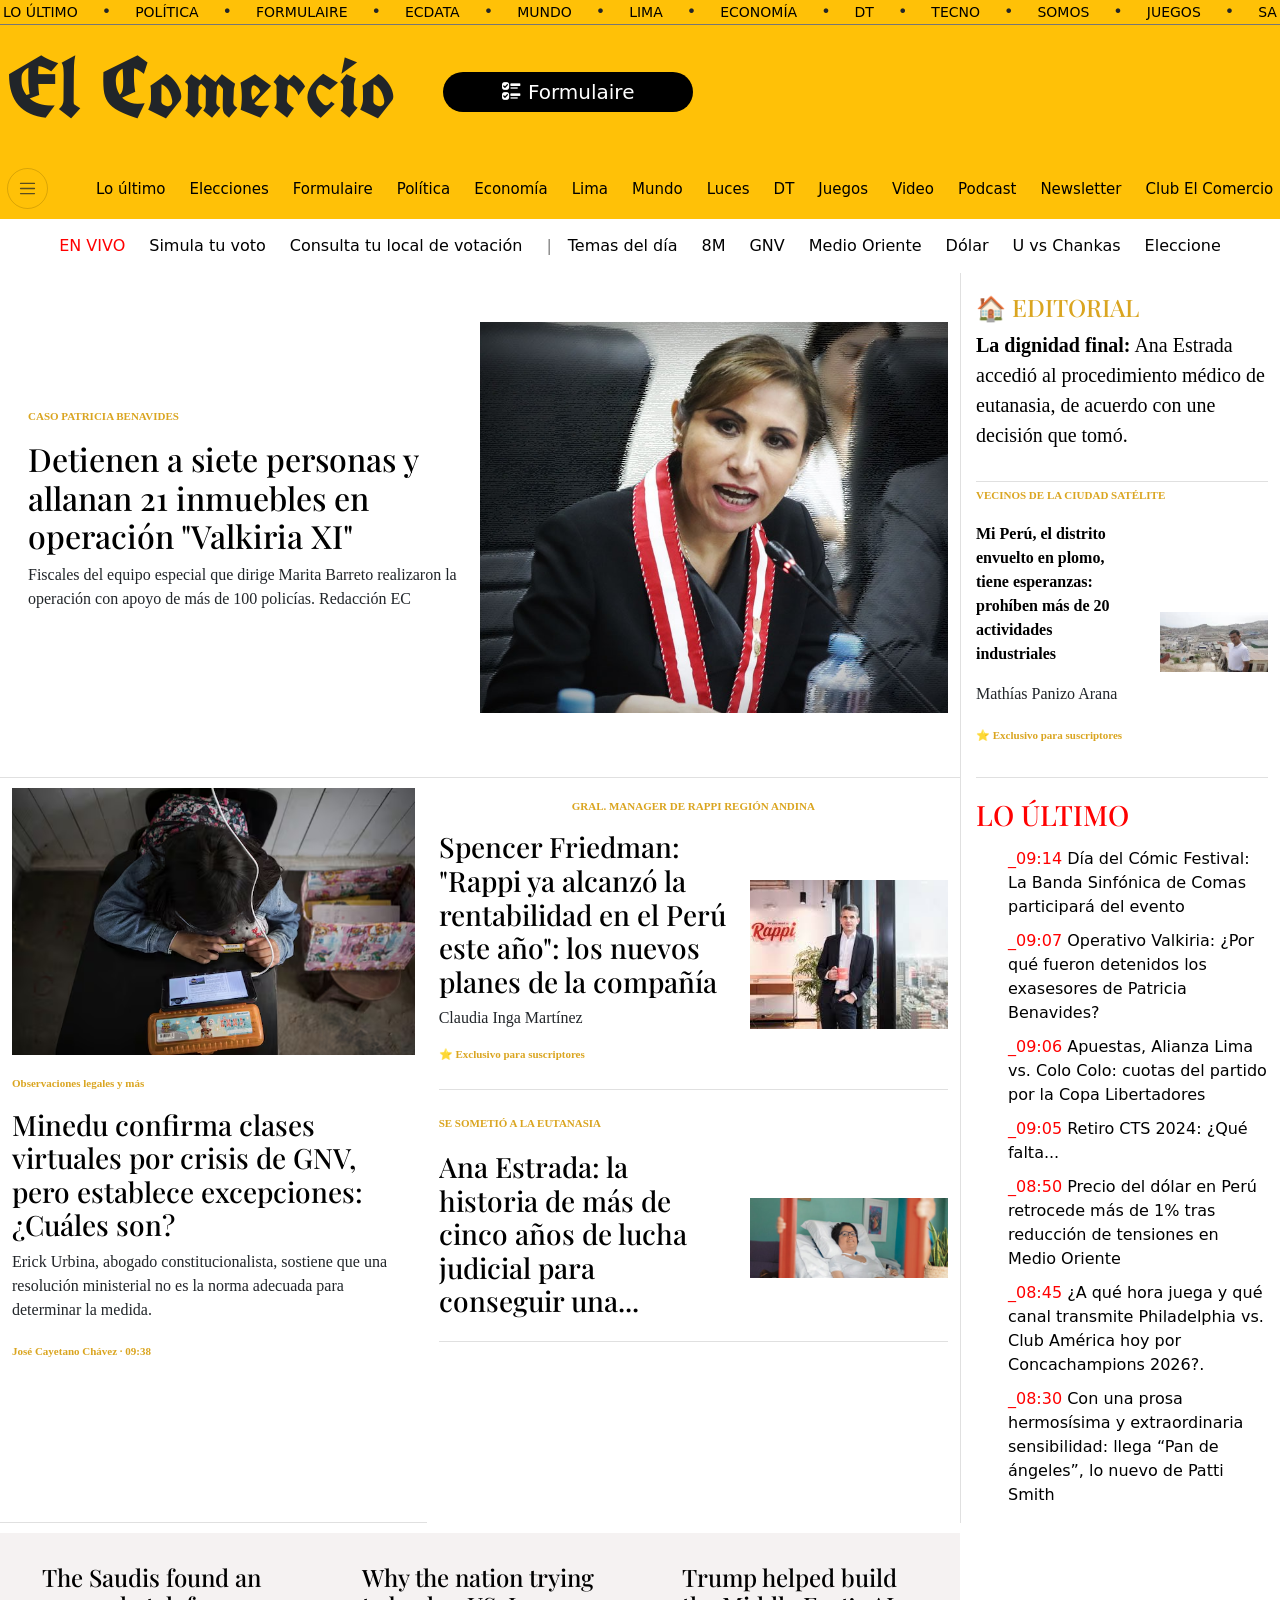
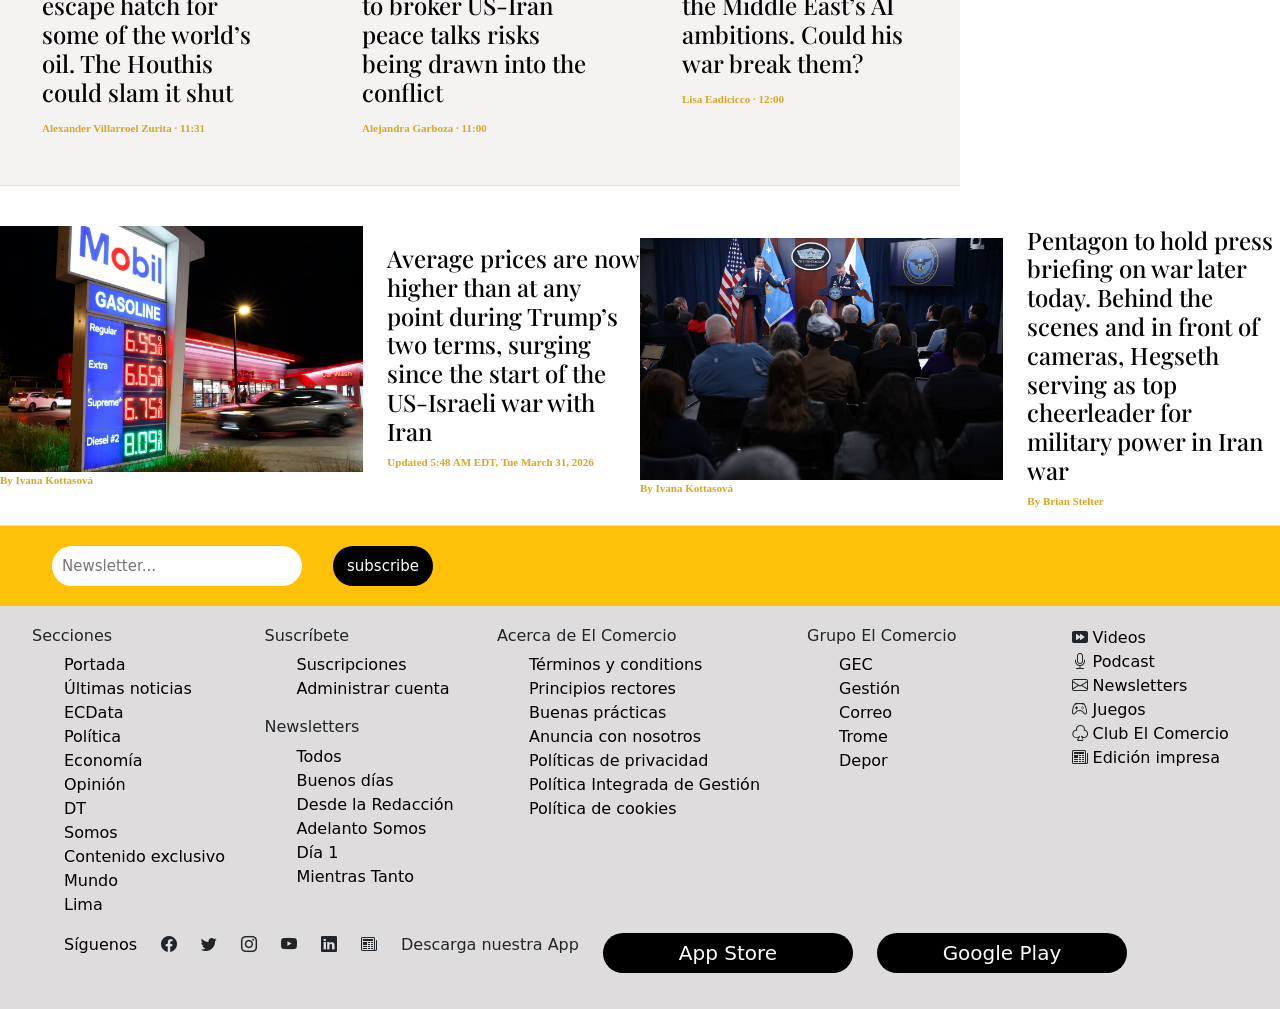
==== index.html @ 53f368c4 "31/03" ====
<!DOCTYPE html>
<html lang="fr">
<head>
    <meta charset="UTF-8">
    <meta name="viewport" content="width=device-width, initial-scale=1.0">
    <link href="https://cdn.jsdelivr.net/npm/bootstrap@5.3.8/dist/css/bootstrap.min.css" rel="stylesheet" integrity="sha384-sRIl4kxILFvY47J16cr9ZwB07vP4J8+LH7qKQnuqkuIAvNWLzeN8tE5YBujZqJLB" crossorigin="anonymous">
    <link rel="stylesheet" href="https://cdn.jsdelivr.net/npm/bootstrap-icons@1.11.0/font/bootstrap-icons.css">
    <link rel="preconnect" href="https://fonts.googleapis.com">
    <link rel="preconnect" href="https://fonts.gstatic.com" crossorigin>
    <link href="https://fonts.googleapis.com/css2?family=Great+Vibes&family=Inter:ital,opsz,wght@0,14..32,100..900;1,14..32,100..900&family=Jacquard+24&family=Libre+Baskerville:ital,wght@0,400;0,700;1,400&family=Playfair+Display+SC:ital,wght@0,400;0,700;0,900;1,400;1,700;1,900&family=Playfair+Display:ital,wght@0,400..900;1,400..900&family=Raleway:ital,wght@0,100..900;1,100..900&family=UnifrakturCook:wght@700&display=swap" rel="stylesheet">
    <link rel="stylesheet" href="css/main.css">
    <title>Document</title>
</head>
<body>
    <header>
        <nav class="container navbar">
            <div class="row">
                <div class="col-sm-12 bg-warning">
                    <ul class="thirdnav navbar-nav me-auto mb-2 mb-lg-0 flex-row justify-content-center gap-4">
                        <li><a href="index.html" >LO ÚLTIMO</a></li>•
                        <li><a href="article.html">POLÍTICA</a></li>•
                        <li><a href="custom.html">FORMULAIRE</a></li>•
                        <li><a href="">ECDATA</a></li>•
                        <li><a href="">MUNDO</a></li>•
                        <li><a href="">LIMA</a></li>•
                        <li><a href="">ECONOMÍA</a></li>•
                        <li><a href="">DT</a></li>•
                        <li><a href="">TECNO</a></li>•
                        <li><a href="">SOMOS</a></li>•
                        <li><a href="">JUEGOS</a></li>•
                        <li><a href="">SA</a></li>
                    </ul>
                </div>
                <div class="div-titre col-12 bg-warning d-flex align-items-center gap-5">
                    <h2 class="titre">El Comercio</h2>
                    <button class="btn2"><i class="bi bi-ui-checks"></i> Formulaire</button>
                </div>
                <div class="seconnav col-sm-12 bg-warning">
                    <div class="col-sm-12 d-flex align-items-center justify-content-center">
                        <button class="btn1 navbar-toggler me-5" type="button">
                            <span class="navbar-toggler-icon"></span>
                        </button>
                        <ul class="firstnav navbar-nav mb-2 mb-lg-0 flex-row gap-4">
                            <li><a href="index.html">Lo último</a></li>
                            <li><a href="article.html">Elecciones</a></li>
                            <li><a href="custom.html">Formulaire</a></li>
                            <li><a href="">Política</a></li>
                            <li><a href="">Economía</a></li>
                            <li><a href="">Lima</a></li>
                            <li><a href="">Mundo</a></li>
                            <li><a href="">Luces</a></li>
                            <li><a href="">DT</a></li>
                            <li><a href="">Juegos</a></li>
                            <li><a href="">Video</a></li>
                            <li><a href="">Podcast</a></li>
                            <li><a href="">Newsletter</a></li>
                            <li><a href="">Club El Comercio</a></li>
                        </ul>
                    </div>
                </div>
                <div class="col-sm-12">
                    <ul class="fourthnav navbar-nav me-auto mb-2 mb-lg-0 flex-row justify-content-center gap-4">
                        <li><a class="live" href="">EN VIVO</a></li>
                        <li><a href="">Simula tu voto</a></li>
                        <li><a href="">Consulta tu local de votación</a></li>
                        <li class="separador"><a href="">Temas del día</a></li>
                        <li><a href="">8M</a></li>
                        <li><a href="">GNV</a></li>
                        <li><a href="">Medio Oriente</a></li>
                        <li><a href="">Dólar</a></li>
                        <li><a href="">U vs Chankas</a></li>
                        <li><a href="">Eleccione</a></li>
                    </ul>
                </div>
            </div>
        </nav>
    </header>

    <main>
        <section>
            <div class="container">
                <div class="row">
                    <article class="col-12 col-md-9 d-flex flex-column align-items-center flex-md-row">
                        <div class="p-3">
                            <p class="com">CASO PATRICIA BENAVIDES</p>
                            <h2 class="breaking"><a href="">Detienen a siete personas y allanan 21 inmuebles en operación "Valkiria XI"</a></h2>
                            <p>Fiscales del equipo especial que dirige Marita Barreto realizaron la operación con apoyo de más de 100 policías. Redacción EC</p>
                        </div>
                        <img src="media/allana.jpg" class="allana img-fluid" alt="">
                    </article>

                    <aside class=" home col-12 col-md-3">
                        <article>
                            <h4 class="edi">🏠 EDITORIAL</h4>
                            <p class="fs-5"> <span class="fw-bold"><a href="">La dignidad final:</span> Ana Estrada accedió al procedimiento médico de eutanasia, de acuerdo con une decisión que tomó.</a></p>
                        </article>
                        <article>
                            <p ><a href="" class="com">VECINOS DE LA CIUDAD SATÉLITE</a></p>
                            <div class="row align-items-center">
                                <div class="col-7">
                                    <p class="fw-bold"><a href="">Mi Perú, el distrito envuelto en plomo, tiene esperanzas: prohíben más de 20 actividades industriales</a></p>
                                    <p>Mathías Panizo Arana</p>
                                    <p><a href="" class="com">⭐ Exclusivo para suscriptores</a></p>
                                </div>
                                <div class="col-5">
                                    <img src="media/peru.jpg" class="img-fluid" alt="">
                                </div>
                            </div>
                        </article>
                    </aside>
                </div>

                <!-- deuxieme ligne -->
                <div class="row">
                    <article class="col-12 col-md-4">
                        <img src="media/ecole.avif" class="ecole img-fluid" alt="">
                        <p class="com observ"><a href="" class="com">Observaciones legales y más</a></p>
                        <h3><a href="">Minedu confirma clases virtuales por crisis de GNV, pero establece excepciones: ¿Cuáles son?</a></h3>
                        <p>Erick Urbina, abogado constitucionalista, sostiene que una resolución ministerial no es la norma adecuada para determinar la medida.</p>
                        <p><a href="" class="com">José Cayetano Chávez · 09:38</a></p>
                    </article>

                    <div class="col-12 col-md-5">
                        <article class="exclu">
                            <p class="com gral text-center"><a href="" class="com">GRAL. MANAGER DE RAPPI REGIÓN ANDINA</a></p>
                            <div class="row">
                                <div class="col-7">
                                    <h3><a href="">Spencer Friedman: "Rappi ya alcanzó la rentabilidad en el Perú este año": los nuevos planes de la compañía</a></h3>
                                    <p>Claudia Inga Martínez</p>
                                    <p class="com"><a href="" class="com">⭐ Exclusivo para suscriptores</a></p>
                                </div>
                                <div class="col-5 d-flex">
                                    <img src="media/images.jpg" class="img-fluid align-self-center" alt="">
                                </div>
                            </div>
                        </article>
                        <article>
                            <p class=" ana"><a href="" class="com">SE SOMETIÓ A LA EUTANASIA</a></p>
                            <div class="row">
                                <div class="col-7">
                                    <h3><a href="">Ana Estrada: la historia de más de cinco años de lucha judicial para conseguir una...</a></h3>
                                </div>
                                <div class="col-5 d-flex">
                                    <img src="media/dame.avif" class="img-fluid align-self-center" alt="">
                                </div>
                            </div>
                        </article>
                    </div>

                    <aside class="home liste col-12 col-md-3">
                        <h3 class="red ultimo">LO ÚLTIMO</h3>
                        <ul>
                            <li><span class="red">_09:14</span> <a href="">Día del Cómic Festival: La Banda Sinfónica de Comas participará del evento</a></li>
                            <li><span class="red">_09:07</span> <a href="">Operativo Valkiria: ¿Por qué fueron detenidos los exasesores de Patricia Benavides?</a></li>
                            <li><span class="red">_09:06</span> <a href="">Apuestas, Alianza Lima vs. Colo Colo: cuotas del partido por la Copa Libertadores</a></li>
                            <li><span class="red">_09:05</span> <a href="">Retiro CTS 2024: ¿Qué falta...</a></li>
                            <li><span class="red">_08:50</span> <a href="">Precio del dólar en Perú retrocede más de 1% tras reducción de tensiones en Medio Oriente</a></li>
                            <li><span class="red">_08:45</span> <a href="">¿A qué hora juega y qué canal transmite Philadelphia vs. Club América hoy por Concachampions 2026?.</a></li>
                            <li><span class="red">_08:30</span> <a href="">Con una prosa hermosísima y extraordinaria sensibilidad: llega “Pan de ángeles”, lo nuevo de Patti Smith</a></li>
                        </ul>
                    </aside>
                </div>
            </div>
        </section>

        <!-- bloc 3 US-iran -->
        <section class="bloc3 container">
            <div class="row">
                <article class="bloc3Art col-12 col-md-3 p-0">
                    <div class="bloc3Cadr row align-items-center">
                        <!-- <div class="col-7">
                            <img src="media/f" class="coulor img-fluid" alt="">
                            <p class="com"><a href="" class="com">Fujimori en empate técnico con López Aliaga</a></p>
                        </div> -->
                        <div class="col">
                            <h4><a href="">The Saudis found an escape hatch for some of the world’s oil. The Houthis could slam it shut</a></h4>
                            <p><a href="" class="com">Alexander Villarroel Zurita · 11:31</a></p>
                        </div>
                    </div>
                </article>
                <article class="bloc3Art col-12 col-md-3 p-0">
                    <div class="bloc3Cadr row align-items-center">
                        <!-- <div class="col-7">
                            <img src="media/" class="bonbon img-fluid" alt="">
                            <p><a href="" class="com">Revuelo en las redes sociales</a></p>
                        </div> -->
                        <div class="col">
                            <h4><a href="">Why the nation trying to broker US-Iran peace talks risks being drawn into the conflict</a></h4>
                            <p><a href="" class="com">Alejandra Garboza · 11:00</a></p>
                        </div>
                    </div>
                </article>
                <article class="bloc3Art col-12 col-md-3 p-0">
                    <div class="bloc3Cadr row align-items-center">
                        <!-- <div class="col-7">
                            <img src="media/" class="bonbon img-fluid" alt="">
                            <p><a href="" class="com">Revuelo en las redes sociales</a></p>
                        </div> -->
                        <div class="col">
                            <h4><a href="">Trump helped build the Middle East’s AI ambitions. Could his war break them?</a></h4>
                            <p><a href="" class="com">Lisa Eadicicco · 12:00</a></p>
                        </div>
                    </div>
                </article>

                <!-- dernier bloc oil -->
                <article class="blocOil col-12 col-md-6 p-0">
                    <div class="row align-items-center">
                        <div class="col-7">
                            <img src="media/gas.avif" class="img-fluid" alt="">
                            <p class="com">By Ivana Kottasová</p>
                        </div>
                        <div class="col">
                            <h4><a href="">Average prices are now higher than at any point during Trump’s two terms, surging since the start of the US-Israeli war with Iran</a></h4>
                            <p class="com">Updated 5:48 AM EDT, Tue March 31, 2026</p>
                        </div>
                    </div>
                </article>
                <article class="blocOil col-12 col-md-6 p-0">
                    <div class="row align-items-center">
                        <div class="col-7">
                            <img src="media/getty.avif" class="img-fluid" alt="">
                            <p class="com">By Ivana Kottasová</p>
                        </div>
                        <div class="col">
                            <h4><a href="">Pentagon to hold press briefing on war later today.
                                Behind the scenes and in front of cameras, Hegseth serving as top cheerleader for military power in Iran war
                            </a></h4>
                            <p class="com">By Brian Stelter</p>
                        </div>
                    </div>
                </article>
            </div>
        </section>
    </main>

<footer >
    <div class="bordfoot bg-warning d-flex justify-content-between align-items-center px-4">
        <form action="" class=" d-flex container align-items-center gap-3">
            <label for="Search"></label>
            <input type="text" id="Search" placeholder="Newsletter...">
            <button type="submit" class="btn3">subscribe</button>
            <!--- <img src="media/logo.jpg" class="logo" alt="" > --->
        </form>
        
    </div>

    <div class="container">
        <div class="row love">
            <section class="col">
                <h6>Secciones</h6>
                <ul>
                    <li><a href="">Portada</a></li>
                    <li><a href="">Últimas noticias</a></li>
                    <li><a href="">ECData</a></li>
                    <li><a href="">Política</a></li>
                    <li><a href="">Economía</a></li>
                    <li><a href="">Opinión</a></li>
                    <li><a href="">DT</a></li>
                    <li><a href="">Somos</a></li>
                    <li><a href="">Contenido exclusivo</a></li>
                    <li><a href="">Mundo</a></li>
                    <li><a href="">Lima</a></li>
                </ul>
            </section>
            <section class="col">
                <h6>Suscríbete</h6>
                <ul>
                    <li><a href="">Suscripciones</a></li>
                    <li><a href="">Administrar cuenta</a></li>
                </ul>
                <h6>Newsletters</h6>
                <ul>
                    <li><a href="">Todos</a></li>
                    <li><a href="">Buenos días</a></li>
                    <li><a href="">Desde la Redacción</a></li>
                    <li><a href="">Adelanto Somos</a></li>
                    <li><a href="">Día 1</a></li>
                    <li><a href="">Mientras Tanto</a></li>
                </ul>
            </section>
            <section class="col-md-3">
                <h6>Acerca de El Comercio</h6>
                <ul>
                    <li><a href="">Términos y conditions</a></li>
                    <li><a href="">Principios rectores</a></li>
                    <li><a href="">Buenas prácticas</a></li>
                    <li><a href="">Anuncia con nosotros</a></li>
                    <li><a href="">Políticas de privacidad</a></li>
                    <li><a href="">Política Integrada de Gestión</a></li>
                    <li><a href="">Política de cookies</a></li>
                </ul>
            </section>
            <section class="col">
                <h6>Grupo El Comercio</h6>
                <ul>
                    <li><a href="">GEC</a></li>
                    <li><a href="">Gestión</a></li>
                    <li><a href="">Correo</a></li>
                    <li><a href="">Trome</a></li>
                    <li><a href="">Depor</a></li>
                </ul>
            </section>
            <section class="col">
                <ul>
                    <li><i class="bi bi-fast-forward-btn-fill"></i> <a href="">Videos</a></li>
                    <li><i class="bi bi-mic"></i> <a href="">Podcast</a></li>
                    <li><i class="bi bi-envelope"></i> <a href="">Newsletters</a></li>
                    <li><i class="bi bi-controller"></i> <a href="">Juegos</a></li>
                    <li><i class="bi bi-suit-club"></i> <a href="">Club El Comercio</a></li>
                    <li><i class="bi bi-newspaper"></i> <a href="">Edición impresa</a></li>
                </ul>
            </section>
            <section>
                <ul class="d-flex gap-4">
                    <li><a href="">Síguenos</a></li>
                    <li><i class="bi bi-facebook"></i></li>
                    <li><i class="bi bi-twitter"></i></li>
                    <li><i class="bi bi-instagram"></i></li>
                    <li><i class="bi bi-youtube"></i></li>
                    <li><i class="bi bi-linkedin"></i></li>
                    <li><i class="bi bi-newspaper"></i></li>
                    <li>Descarga nuestra App</li>
                    <button class="app">App Store</button>
                    <button class="play">Google Play</button>
                </ul>
            </section>
        </div>
    </div>
</footer>

    <script src="https://cdn.jsdelivr.net/npm/bootstrap@5.3.8/dist/js/bootstrap.bundle.min.js"></script>
</body>
</html>
---- css/main.css ----
body{
    overflow-x: hidden;
}
.container.navbar {
    --bs-navbar-padding-y: 0;
}

.container {
    max-width: 1500px;
}

.live {
    color: red;
}

a {
    text-decoration: none;
    color: black;
}

.ecole {
    width: 100%;
    height: auto;
}

ul {
    list-style: none;
}

footer {
    background-color: rgb(222, 220, 220);
}

footer h3 {
    margin-bottom: 20px;
}

article {
    font-family: serif;
    overflow: hidden;
    border-bottom: 1px solid #e0e0e0;
    padding-bottom: 15px;
}

.article-content{
    width: 800px;
    margin: 0 auto;
}

.titre {
    font-family: 'UnifrakturCook', cursive;
    font-size: 85px;
    line-height: 1;
}

.label{
    font-family: 'UnifrakturCook', cursive;
}

.logo{
    width: 100px;
    border-radius: 50%;
}

.div-titre {
    padding: 20px;
}

.seconnav {
    padding: 10px;
}

.btn1 {
    border-radius: 50%;
    color: black;
    font-size: 0.8rem;
    cursor: pointer;
    padding: 10px;
    font-weight: lighter;
}

.btn2 {
    border-radius: 999px;
    border: none;
    font-size: 20px;
    font-weight: 500;
    width: 250px;
    height: 40px;
    background: #000;
    color: white;
}

.btn3{
    border-radius: 999px;
    border: none;
    font-size: 15px;
    font-weight: 500;
    width: 100px;
    height: 40px;
    background: #000;
    color: white;
    margin-left: 15px;
}

.art{
    font-family: 'Playfair Display', serif ;
    font-size: 50px;
    padding: 20px;
}

#Search {
    border-radius:99px;
    border: none;
    font-size: 15px;
    font-weight: 500;
    width: 250px;
    height: 40px;
    background: #fff;
    color: black;
    padding: 10px;
}

.love{
    padding: 20px;
}

.app,.play{
    border-radius: 999px;
    border: none;
    font-size: 20px;
    font-weight: 500;
    width: 250px;
    height: 40px;
    background: #000;
    color: white;
}

.allana{
    object-fit: cover;
    height: 80%;
    width: 50%;
}

.firstnav li a {
    font-size: 15px;
}

.thirdnav li a {
    font-size: 14px;
}

.thirdnav {
    border-bottom: 1px solid #767676;
}

.fourthnav {
    padding: 15px 0;
}

.separador::before {
    content: "|";
    color: gray;
    margin-right: 16px;
}

a:hover{
    text-decoration: underline;
}

h2, h3, h4 {
    font-family: 'Playfair Display', serif;
}

.red {
    color: red;
}

.com {
    color: goldenrod;
    font-weight: bold;
    font-size: 11px;
}

.ecole,.coulor{
    margin-top: 10px;
}

.exclu {
    padding-bottom: 10px;
}

.gral, .ana, .ultimo, .edi, .observ {
    padding-top: 20px;
}

.edi{
    color: goldenrod;
}

.liste li {
    margin-bottom: 10px;
    }

.ultimo{
    margin-bottom: 15px;
}

aside.home {
    border-left: 1px solid #e0e0e0;
    padding-left: 15px;
}

.bordfoot{
    padding: 20px ;
}

.para{
    padding: 20px;
}

.calendar {
    margin-left: 100px;
    width: 100px;
}

.ville{
    margin-left: 200px;
}

.datej{
    border-radius: 50%;
    text-align: center;
}

.principal{
    padding: 30px;
}

.titreP{
    text-align: center;
    margin-bottom: 20px;
}

.principal p,h5{
    padding: 10px;
}

.lat1 label, .lat1 input,
.lat2 label, .lat2 select {
    display: inline-block;
    vertical-align: middle;
    margin-bottom: 10px;
    margin-top: 20px;
}

.lat1 div, .lat2 div {
    width: 100%;
    font-weight: bold;
    
}

.lat1 label{
    width: 150px;
    font-weight: bold;
}

.lat2 label {
    width: 130px;
    font-weight: bold;
}

.btnrest{
    border-radius: 999px;
    border: none;
    font-size: 15px;
    font-weight: 500;
    width: 80px;
    height: 40px;
    background: #000;
    color: white;
    margin-top: 30px;
    
}

.bloc3{
    margin-top: 10px;
}

.bloc3Art{
    background: #f5f2f2;
    margin-bottom: 20px;
}

.bloc3Cadr{
    margin: 30px;
}

.blocOil{
    margin-top: 20px;
}

.wid1{
    background: #f5f2f2;
    margin-top: 20px;
    padding: 10px;
}
.wid2{
    background: #f5f2f2;
    margin-top: 20px;
    padding: 10px;
}
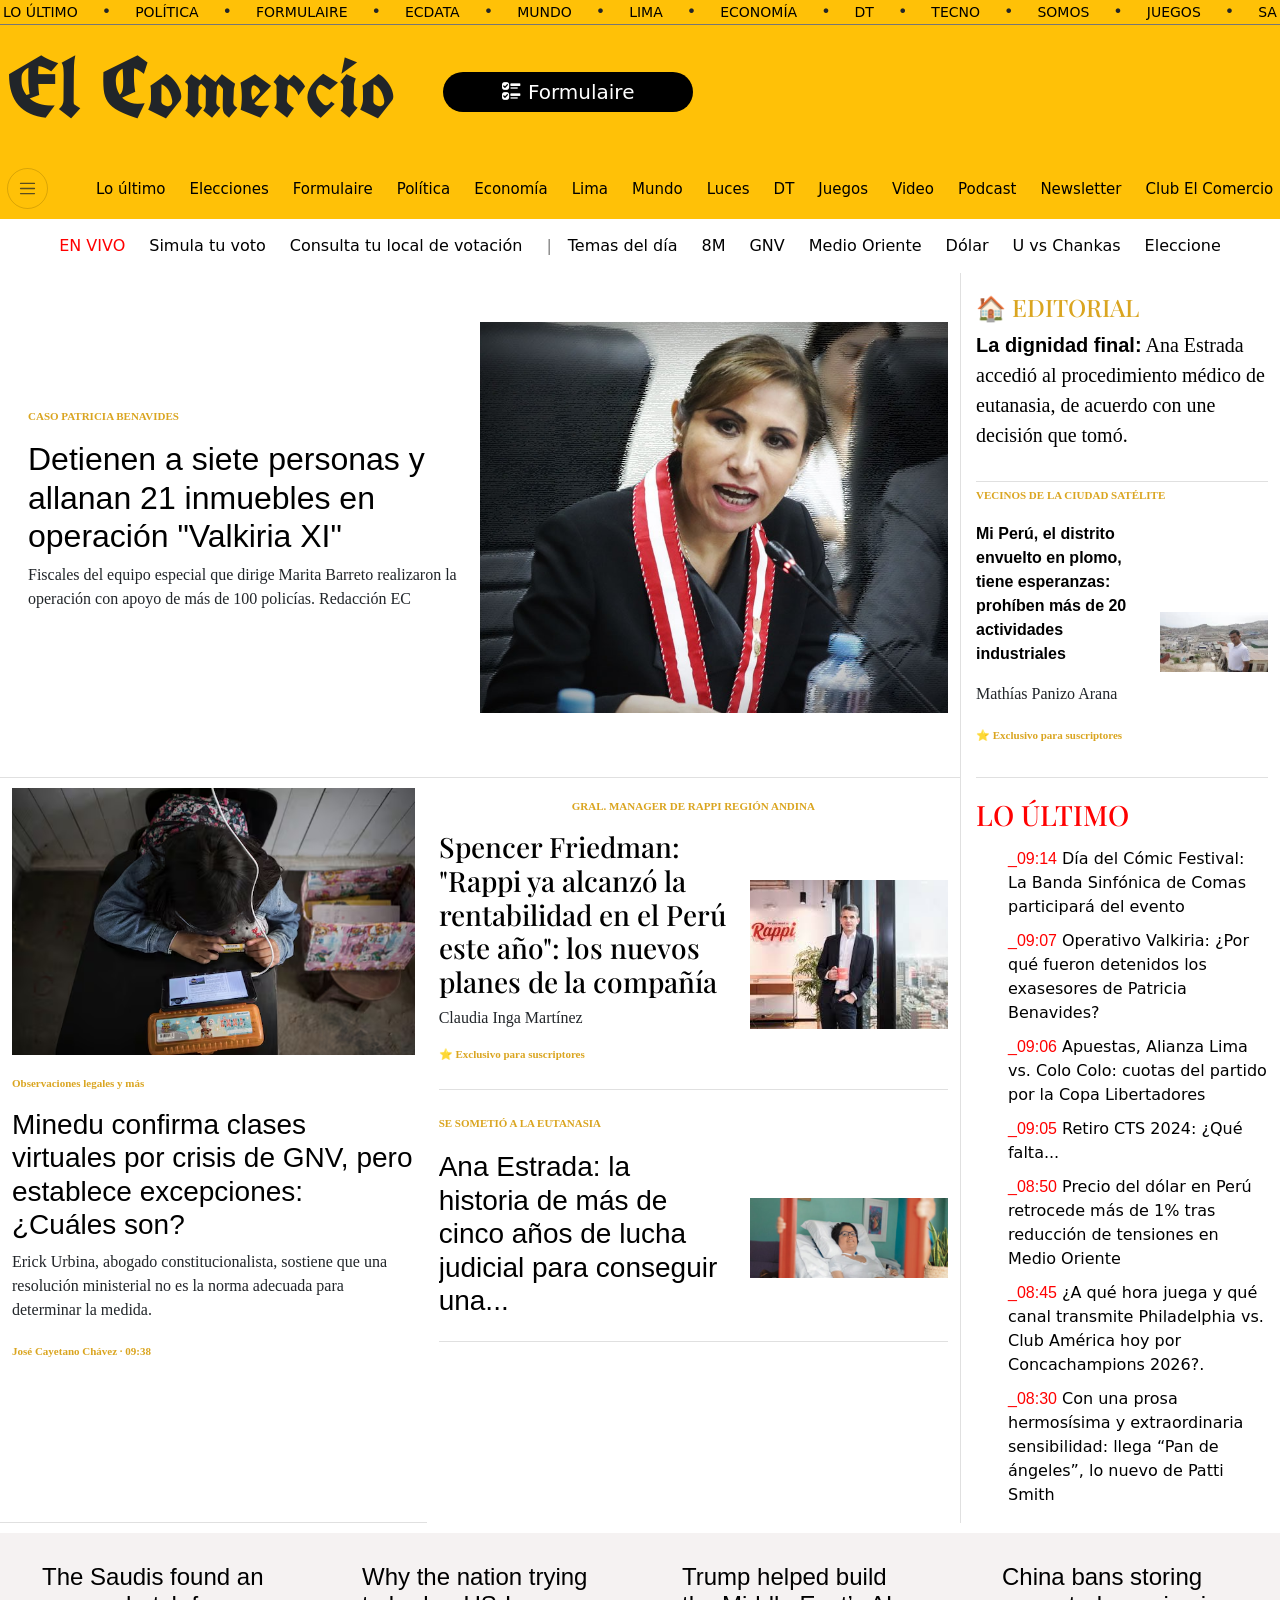
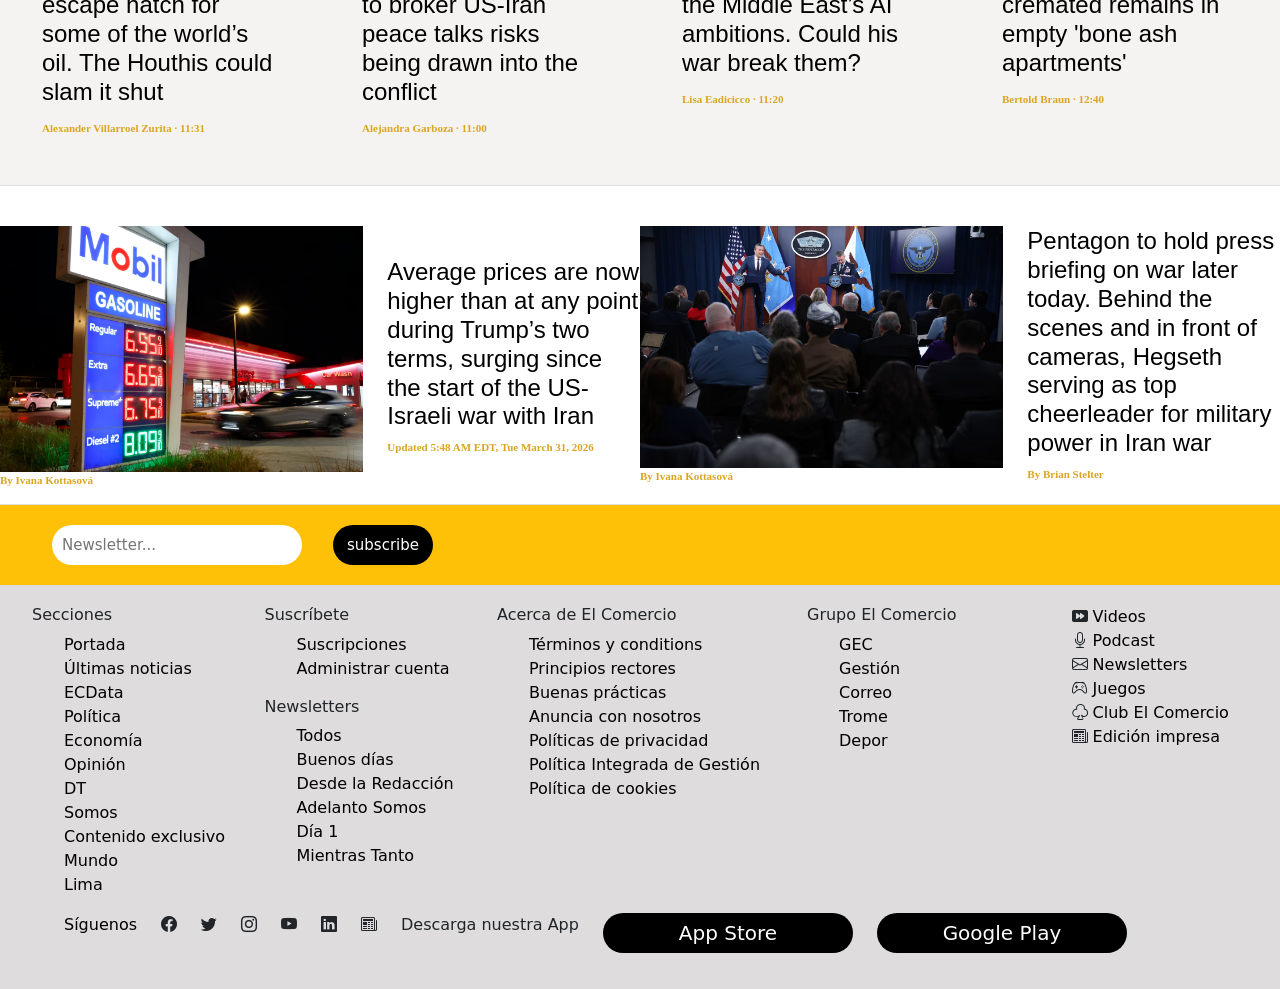
==== commit c56464f5: "form" ====
--- a/index.html
+++ b/index.html
@@ -9,7 +9,7 @@
     <link rel="preconnect" href="https://fonts.gstatic.com" crossorigin>
     <link href="https://fonts.googleapis.com/css2?family=Great+Vibes&family=Inter:ital,opsz,wght@0,14..32,100..900;1,14..32,100..900&family=Jacquard+24&family=Libre+Baskerville:ital,wght@0,400;0,700;1,400&family=Playfair+Display+SC:ital,wght@0,400;0,700;0,900;1,400;1,700;1,900&family=Playfair+Display:ital,wght@0,400..900;1,400..900&family=Raleway:ital,wght@0,100..900;1,100..900&family=UnifrakturCook:wght@700&display=swap" rel="stylesheet">
     <link rel="stylesheet" href="css/main.css">
-    <title>Document</title>
+    <title>El Comercio - Accueil</title>
 </head>
 <body>
     <header>
@@ -83,7 +83,7 @@
                     <article class="col-12 col-md-9 d-flex flex-column align-items-center flex-md-row">
                         <div class="p-3">
                             <p class="com">CASO PATRICIA BENAVIDES</p>
-                            <h2 class="breaking"><a href="">Detienen a siete personas y allanan 21 inmuebles en operación "Valkiria XI"</a></h2>
+                            <h2 class="breakTitle"><a href="">Detienen a siete personas y allanan 21 inmuebles en operación "Valkiria XI"</a></h2>
                             <p>Fiscales del equipo especial que dirige Marita Barreto realizaron la operación con apoyo de más de 100 policías. Redacción EC</p>
                         </div>
                         <img src="media/allana.jpg" class="allana img-fluid" alt="">
@@ -92,13 +92,13 @@
                     <aside class=" home col-12 col-md-3">
                         <article>
                             <h4 class="edi">🏠 EDITORIAL</h4>
-                            <p class="fs-5"> <span class="fw-bold"><a href="">La dignidad final:</span> Ana Estrada accedió al procedimiento médico de eutanasia, de acuerdo con une decisión que tomó.</a></p>
+                            <p class="fs-5"> <span class="breakTitle fw-bold"><a href="">La dignidad final:</span> Ana Estrada accedió al procedimiento médico de eutanasia, de acuerdo con une decisión que tomó.</a></p>
                         </article>
                         <article>
                             <p ><a href="" class="com">VECINOS DE LA CIUDAD SATÉLITE</a></p>
                             <div class="row align-items-center">
                                 <div class="col-7">
-                                    <p class="fw-bold"><a href="">Mi Perú, el distrito envuelto en plomo, tiene esperanzas: prohíben más de 20 actividades industriales</a></p>
+                                    <p class="breakTitle fw-bold"><a href="">Mi Perú, el distrito envuelto en plomo, tiene esperanzas: prohíben más de 20 actividades industriales</a></p>
                                     <p>Mathías Panizo Arana</p>
                                     <p><a href="" class="com">⭐ Exclusivo para suscriptores</a></p>
                                 </div>
@@ -115,7 +115,7 @@
                     <article class="col-12 col-md-4">
                         <img src="media/ecole.avif" class="ecole img-fluid" alt="">
                         <p class="com observ"><a href="" class="com">Observaciones legales y más</a></p>
-                        <h3><a href="">Minedu confirma clases virtuales por crisis de GNV, pero establece excepciones: ¿Cuáles son?</a></h3>
+                        <h3 class="breakTitle"><a href="">Minedu confirma clases virtuales por crisis de GNV, pero establece excepciones: ¿Cuáles son?</a></h3>
                         <p>Erick Urbina, abogado constitucionalista, sostiene que una resolución ministerial no es la norma adecuada para determinar la medida.</p>
                         <p><a href="" class="com">José Cayetano Chávez · 09:38</a></p>
                     </article>
@@ -138,7 +138,7 @@
                             <p class=" ana"><a href="" class="com">SE SOMETIÓ A LA EUTANASIA</a></p>
                             <div class="row">
                                 <div class="col-7">
-                                    <h3><a href="">Ana Estrada: la historia de más de cinco años de lucha judicial para conseguir una...</a></h3>
+                                    <h3 class="breakTitle"><a href="">Ana Estrada: la historia de más de cinco años de lucha judicial para conseguir una...</a></h3>
                                 </div>
                                 <div class="col-5 d-flex">
                                     <img src="media/dame.avif" class="img-fluid align-self-center" alt="">
@@ -150,13 +150,13 @@
                     <aside class="home liste col-12 col-md-3">
                         <h3 class="red ultimo">LO ÚLTIMO</h3>
                         <ul>
-                            <li><span class="red">_09:14</span> <a href="">Día del Cómic Festival: La Banda Sinfónica de Comas participará del evento</a></li>
-                            <li><span class="red">_09:07</span> <a href="">Operativo Valkiria: ¿Por qué fueron detenidos los exasesores de Patricia Benavides?</a></li>
-                            <li><span class="red">_09:06</span> <a href="">Apuestas, Alianza Lima vs. Colo Colo: cuotas del partido por la Copa Libertadores</a></li>
-                            <li><span class="red">_09:05</span> <a href="">Retiro CTS 2024: ¿Qué falta...</a></li>
-                            <li><span class="red">_08:50</span> <a href="">Precio del dólar en Perú retrocede más de 1% tras reducción de tensiones en Medio Oriente</a></li>
-                            <li><span class="red">_08:45</span> <a href="">¿A qué hora juega y qué canal transmite Philadelphia vs. Club América hoy por Concachampions 2026?.</a></li>
-                            <li><span class="red">_08:30</span> <a href="">Con una prosa hermosísima y extraordinaria sensibilidad: llega “Pan de ángeles”, lo nuevo de Patti Smith</a></li>
+                            <li><span class="red breakTitle">_09:14</span> <a href="">Día del Cómic Festival: La Banda Sinfónica de Comas participará del evento</a></li>
+                            <li><span class="red breakTitle">_09:07</span> <a href="">Operativo Valkiria: ¿Por qué fueron detenidos los exasesores de Patricia Benavides?</a></li>
+                            <li><span class="red breakTitle">_09:06</span> <a href="">Apuestas, Alianza Lima vs. Colo Colo: cuotas del partido por la Copa Libertadores</a></li>
+                            <li><span class="red breakTitle">_09:05</span> <a href="">Retiro CTS 2024: ¿Qué falta...</a></li>
+                            <li><span class="red breakTitle">_08:50</span> <a href="">Precio del dólar en Perú retrocede más de 1% tras reducción de tensiones en Medio Oriente</a></li>
+                            <li><span class="red breakTitle">_08:45</span> <a href="">¿A qué hora juega y qué canal transmite Philadelphia vs. Club América hoy por Concachampions 2026?.</a></li>
+                            <li><span class="red breakTitle">_08:30</span> <a href="">Con una prosa hermosísima y extraordinaria sensibilidad: llega “Pan de ángeles”, lo nuevo de Patti Smith</a></li>
                         </ul>
                     </aside>
                 </div>
@@ -173,7 +173,7 @@
                             <p class="com"><a href="" class="com">Fujimori en empate técnico con López Aliaga</a></p>
                         </div> -->
                         <div class="col">
-                            <h4><a href="">The Saudis found an escape hatch for some of the world’s oil. The Houthis could slam it shut</a></h4>
+                            <h4 class="breakTitle"><a href="">The Saudis found an escape hatch for some of the world’s oil. The Houthis could slam it shut</a></h4>
                             <p><a href="" class="com">Alexander Villarroel Zurita · 11:31</a></p>
                         </div>
                     </div>
@@ -185,7 +185,7 @@
                             <p><a href="" class="com">Revuelo en las redes sociales</a></p>
                         </div> -->
                         <div class="col">
-                            <h4><a href="">Why the nation trying to broker US-Iran peace talks risks being drawn into the conflict</a></h4>
+                            <h4 class="breakTitle"><a href="">Why the nation trying to broker US-Iran peace talks risks being drawn into the conflict</a></h4>
                             <p><a href="" class="com">Alejandra Garboza · 11:00</a></p>
                         </div>
                     </div>
@@ -197,8 +197,20 @@
                             <p><a href="" class="com">Revuelo en las redes sociales</a></p>
                         </div> -->
                         <div class="col">
-                            <h4><a href="">Trump helped build the Middle East’s AI ambitions. Could his war break them?</a></h4>
-                            <p><a href="" class="com">Lisa Eadicicco · 12:00</a></p>
+                            <h4 class="breakTitle"><a href="">Trump helped build the Middle East’s AI ambitions. Could his war break them?</a></h4>
+                            <p><a href="" class="com">Lisa Eadicicco · 11:20</a></p>
+                        </div>
+                    </div>
+                </article>
+                <article class="bloc3Art col-12 col-md-3 p-0">
+                    <div class="bloc3Cadr row align-items-center">
+                        <!-- <div class="col-7">
+                            <img src="media/" class="bonbon img-fluid" alt="">
+                            <p><a href="" class="com">Revuelo en las redes sociales</a></p>
+                        </div> -->
+                        <div class="col">
+                            <h4 class="breakTitle"><a href="">China bans storing cremated remains in empty 'bone ash apartments'</a></h4>
+                            <p><a href="" class="com">Bertold Braun · 12:40</a></p>
                         </div>
                     </div>
                 </article>
@@ -211,7 +223,7 @@
                             <p class="com">By Ivana Kottasová</p>
                         </div>
                         <div class="col">
-                            <h4><a href="">Average prices are now higher than at any point during Trump’s two terms, surging since the start of the US-Israeli war with Iran</a></h4>
+                            <h4 class="breakTitle"><a href="">Average prices are now higher than at any point during Trump’s two terms, surging since the start of the US-Israeli war with Iran</a></h4>
                             <p class="com">Updated 5:48 AM EDT, Tue March 31, 2026</p>
                         </div>
                     </div>
@@ -223,7 +235,7 @@
                             <p class="com">By Ivana Kottasová</p>
                         </div>
                         <div class="col">
-                            <h4><a href="">Pentagon to hold press briefing on war later today.
+                            <h4 class="breakTitle"><a href="">Pentagon to hold press briefing on war later today.
                                 Behind the scenes and in front of cameras, Hegseth serving as top cheerleader for military power in Iran war
                             </a></h4>
                             <p class="com">By Brian Stelter</p>
@@ -238,7 +250,7 @@
     <div class="bordfoot bg-warning d-flex justify-content-between align-items-center px-4">
         <form action="" class=" d-flex container align-items-center gap-3">
             <label for="Search"></label>
-            <input type="text" id="Search" placeholder="Newsletter...">
+            <input type="text" id="Search"name="Search"  placeholder="Newsletter...">
             <button type="submit" class="btn3">subscribe</button>
             <!--- <img src="media/logo.jpg" class="logo" alt="" > --->
         </form>
--- a/css/main.css
+++ b/css/main.css
@@ -1,5 +1,9 @@
 body{
     overflow-x: hidden;
+}
+
+.breakTitle{
+    font-family: Arial, Helvetica, sans-serif;
 }
 .container.navbar {
     --bs-navbar-padding-y: 0;
@@ -29,6 +33,7 @@
 
 footer {
     background-color: rgb(222, 220, 220);
+    font-family: system-ui, -apple-system, BlinkMacSystemFont, 'Segoe UI', Roboto, Oxygen, Ubuntu, Cantarell, 'Open Sans', 'Helvetica Neue', sans-serif;
 }
 
 footer h3 {
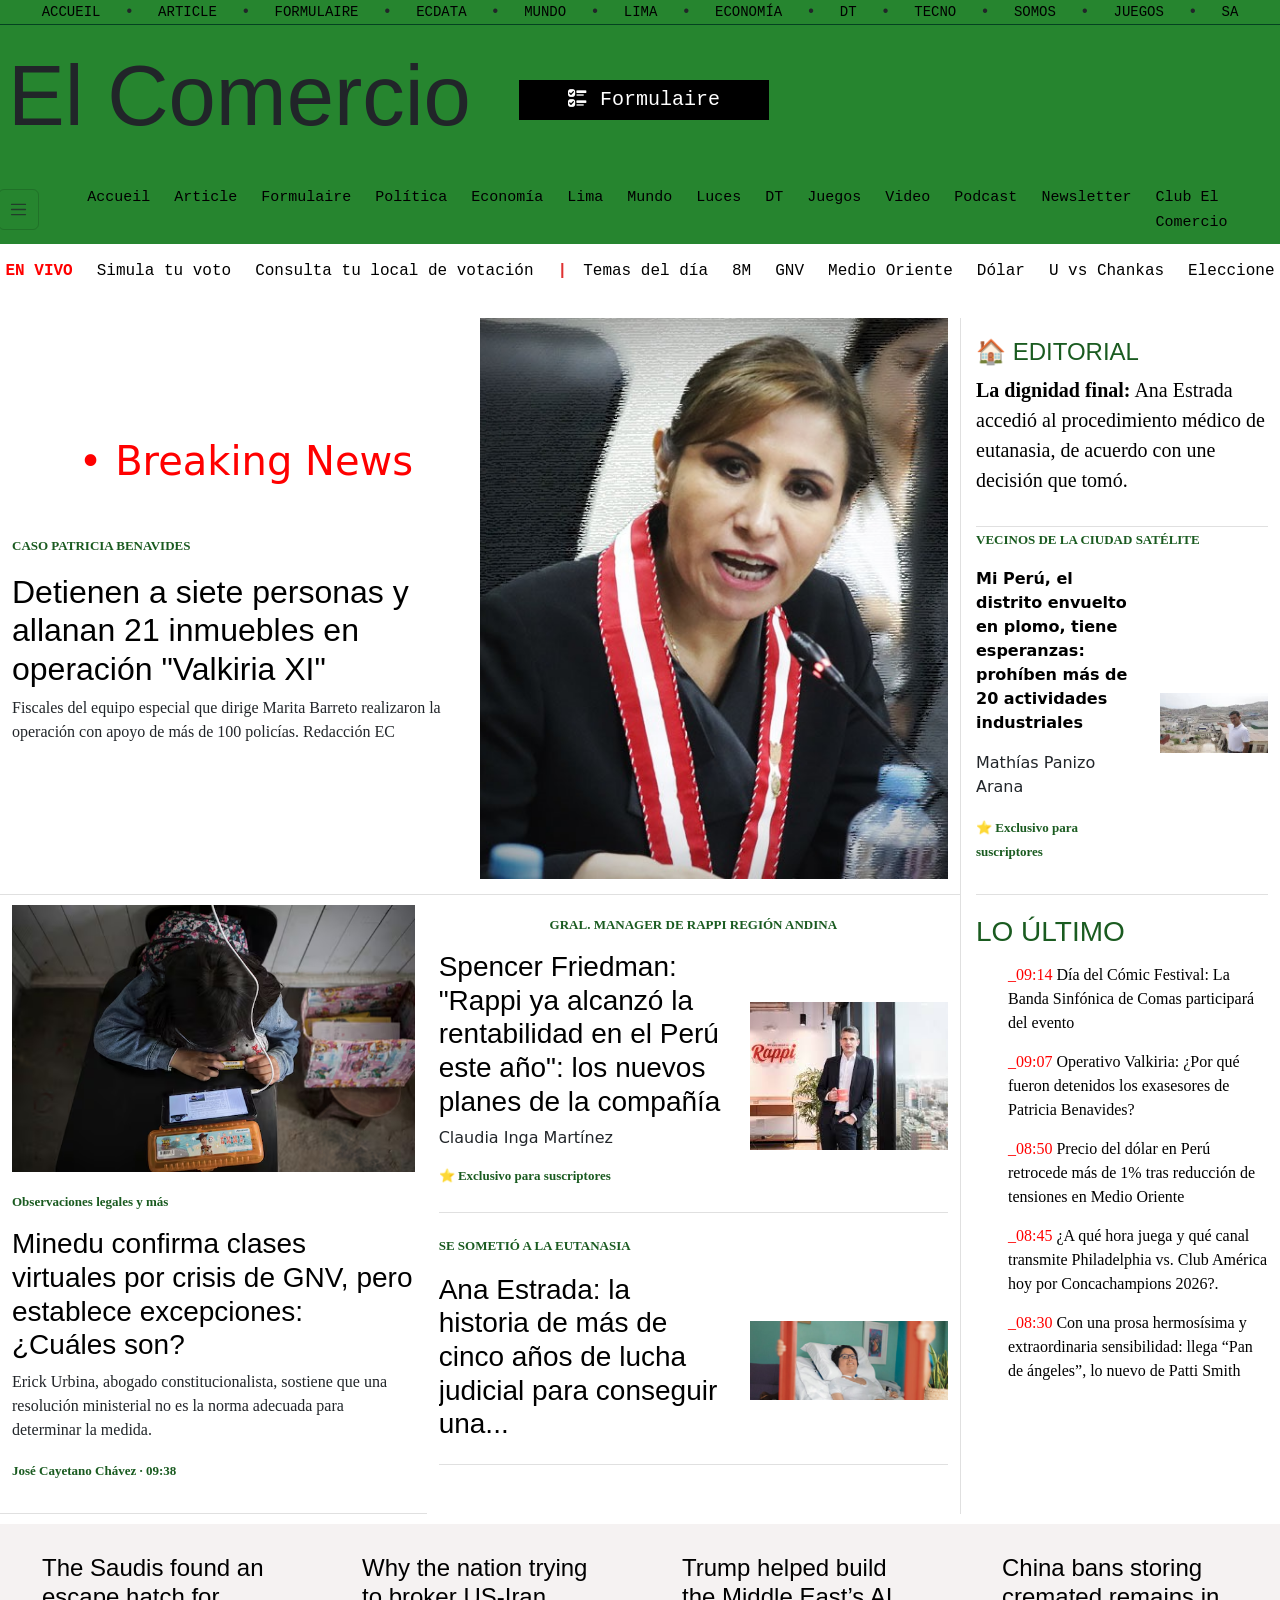
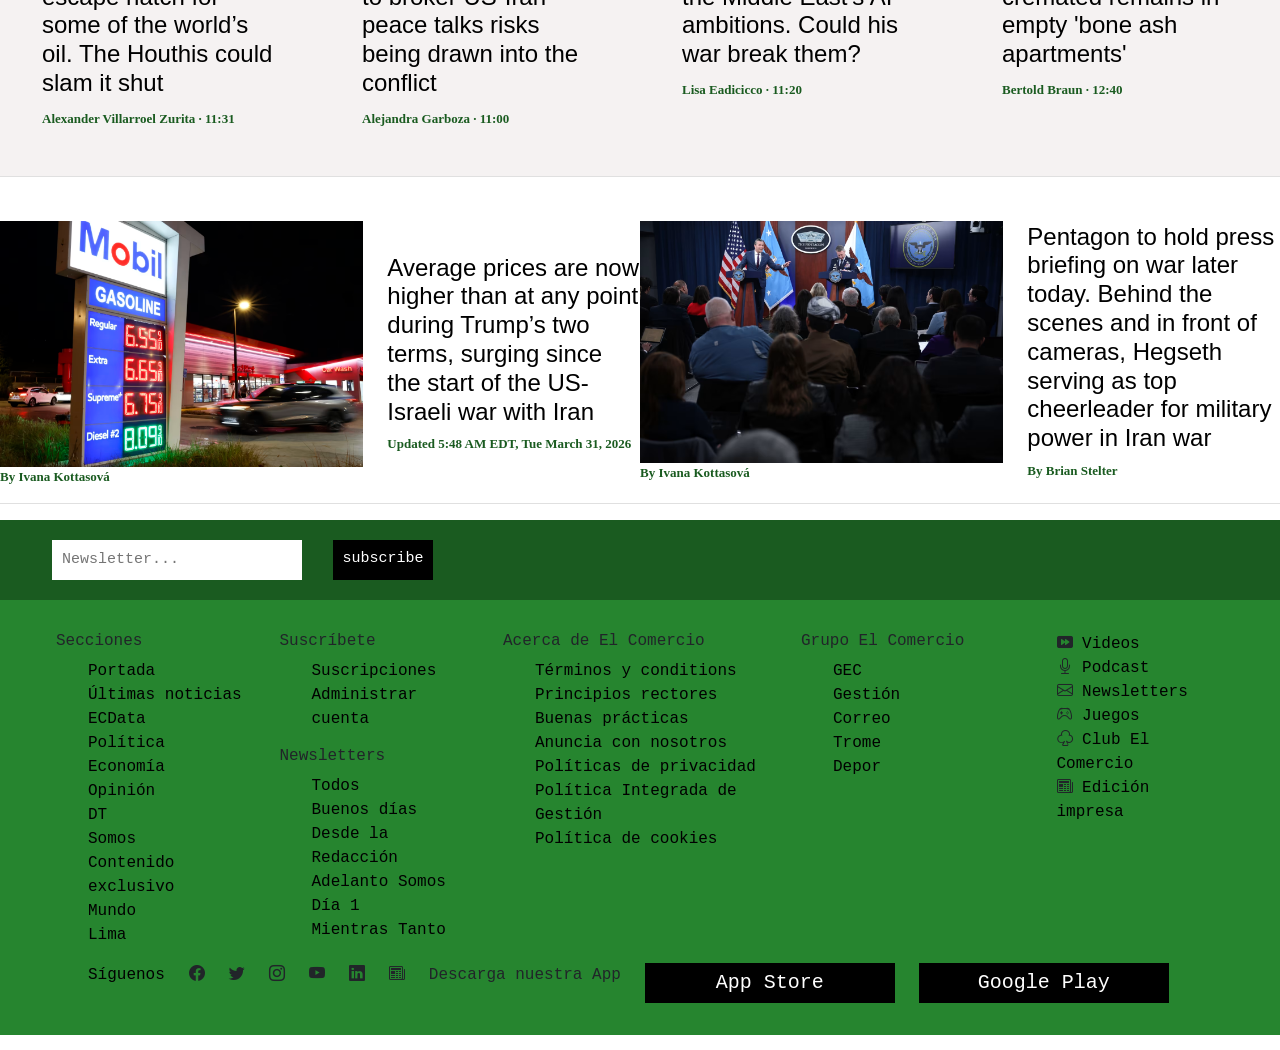
==== commit b4ab7c40: "let's go" ====
--- a/index.html
+++ b/index.html
@@ -5,20 +5,18 @@
     <meta name="viewport" content="width=device-width, initial-scale=1.0">
     <link href="https://cdn.jsdelivr.net/npm/bootstrap@5.3.8/dist/css/bootstrap.min.css" rel="stylesheet" integrity="sha384-sRIl4kxILFvY47J16cr9ZwB07vP4J8+LH7qKQnuqkuIAvNWLzeN8tE5YBujZqJLB" crossorigin="anonymous">
     <link rel="stylesheet" href="https://cdn.jsdelivr.net/npm/bootstrap-icons@1.11.0/font/bootstrap-icons.css">
-    <link rel="preconnect" href="https://fonts.googleapis.com">
-    <link rel="preconnect" href="https://fonts.gstatic.com" crossorigin>
-    <link href="https://fonts.googleapis.com/css2?family=Great+Vibes&family=Inter:ital,opsz,wght@0,14..32,100..900;1,14..32,100..900&family=Jacquard+24&family=Libre+Baskerville:ital,wght@0,400;0,700;1,400&family=Playfair+Display+SC:ital,wght@0,400;0,700;0,900;1,400;1,700;1,900&family=Playfair+Display:ital,wght@0,400..900;1,400..900&family=Raleway:ital,wght@0,100..900;1,100..900&family=UnifrakturCook:wght@700&display=swap" rel="stylesheet">
     <link rel="stylesheet" href="css/main.css">
+    <script src="https://cdn.jsdelivr.net/npm/bootstrap@5.3.8/dist/js/bootstrap.bundle.min.js"></script>
     <title>El Comercio - Accueil</title>
 </head>
 <body>
     <header>
         <nav class="container navbar">
             <div class="row">
-                <div class="col-sm-12 bg-warning">
+                <div class="col-sm-12">
                     <ul class="thirdnav navbar-nav me-auto mb-2 mb-lg-0 flex-row justify-content-center gap-4">
-                        <li><a href="index.html" >LO ÚLTIMO</a></li>•
-                        <li><a href="article.html">POLÍTICA</a></li>•
+                        <li><a href="index.html" >ACCUEIL</a></li>•
+                        <li><a href="article.html">ARTICLE</a></li>•
                         <li><a href="custom.html">FORMULAIRE</a></li>•
                         <li><a href="">ECDATA</a></li>•
                         <li><a href="">MUNDO</a></li>•
@@ -31,18 +29,18 @@
                         <li><a href="">SA</a></li>
                     </ul>
                 </div>
-                <div class="div-titre col-12 bg-warning d-flex align-items-center gap-5">
-                    <h2 class="titre">El Comercio</h2>
+                <div class="div-titre col-12 d-flex align-items-center gap-5">
+                    <h2 class="titre ">El Comercio</h2>
                     <button class="btn2"><i class="bi bi-ui-checks"></i> Formulaire</button>
                 </div>
-                <div class="seconnav col-sm-12 bg-warning">
+                <div class="seconnav col-sm-12">
                     <div class="col-sm-12 d-flex align-items-center justify-content-center">
                         <button class="btn1 navbar-toggler me-5" type="button">
                             <span class="navbar-toggler-icon"></span>
                         </button>
                         <ul class="firstnav navbar-nav mb-2 mb-lg-0 flex-row gap-4">
-                            <li><a href="index.html">Lo último</a></li>
-                            <li><a href="article.html">Elecciones</a></li>
+                            <li><a href="index.html">Accueil</a></li>
+                            <li><a href="article.html">Article</a></li>
                             <li><a href="custom.html">Formulaire</a></li>
                             <li><a href="">Política</a></li>
                             <li><a href="">Economía</a></li>
@@ -58,9 +56,9 @@
                         </ul>
                     </div>
                 </div>
-                <div class="col-sm-12">
+                <div class="news col-sm-12">
                     <ul class="fourthnav navbar-nav me-auto mb-2 mb-lg-0 flex-row justify-content-center gap-4">
-                        <li><a class="live" href="">EN VIVO</a></li>
+                        <li><a class="live fw-bold " href="" >EN VIVO</a></li>
                         <li><a href="">Simula tu voto</a></li>
                         <li><a href="">Consulta tu local de votación</a></li>
                         <li class="separador"><a href="">Temas del día</a></li>
@@ -77,14 +75,18 @@
     </header>
 
     <main>
+        
         <section>
+            
             <div class="container">
-                <div class="row">
+                <div class="row ">
+                    
                     <article class="col-12 col-md-9 d-flex flex-column align-items-center flex-md-row">
-                        <div class="p-3">
-                            <p class="com">CASO PATRICIA BENAVIDES</p>
+                        <div>
+                            <h1 class="col-12 mb-5 red text-center">• Breaking News</h1>
+                            <p ><a class="com" href="">CASO PATRICIA BENAVIDES</a></p>
                             <h2 class="breakTitle"><a href="">Detienen a siete personas y allanan 21 inmuebles en operación "Valkiria XI"</a></h2>
-                            <p>Fiscales del equipo especial que dirige Marita Barreto realizaron la operación con apoyo de más de 100 policías. Redacción EC</p>
+                            <p class="descrip">Fiscales del equipo especial que dirige Marita Barreto realizaron la operación con apoyo de más de 100 policías. Redacción EC</p>
                         </div>
                         <img src="media/allana.jpg" class="allana img-fluid" alt="">
                     </article>
@@ -92,7 +94,7 @@
                     <aside class=" home col-12 col-md-3">
                         <article>
                             <h4 class="edi">🏠 EDITORIAL</h4>
-                            <p class="fs-5"> <span class="breakTitle fw-bold"><a href="">La dignidad final:</span> Ana Estrada accedió al procedimiento médico de eutanasia, de acuerdo con une decisión que tomó.</a></p>
+                            <p class="descrip fs-5"> <span class="breakTitle fw-bold"><a href="">La dignidad final:</span> Ana Estrada accedió al procedimiento médico de eutanasia, de acuerdo con une decisión que tomó.</a></p>
                         </article>
                         <article>
                             <p ><a href="" class="com">VECINOS DE LA CIUDAD SATÉLITE</a></p>
@@ -116,7 +118,7 @@
                         <img src="media/ecole.avif" class="ecole img-fluid" alt="">
                         <p class="com observ"><a href="" class="com">Observaciones legales y más</a></p>
                         <h3 class="breakTitle"><a href="">Minedu confirma clases virtuales por crisis de GNV, pero establece excepciones: ¿Cuáles son?</a></h3>
-                        <p>Erick Urbina, abogado constitucionalista, sostiene que una resolución ministerial no es la norma adecuada para determinar la medida.</p>
+                        <p class="descrip">Erick Urbina, abogado constitucionalista, sostiene que una resolución ministerial no es la norma adecuada para determinar la medida.</p>
                         <p><a href="" class="com">José Cayetano Chávez · 09:38</a></p>
                     </article>
 
@@ -148,15 +150,13 @@
                     </div>
 
                     <aside class="home liste col-12 col-md-3">
-                        <h3 class="red ultimo">LO ÚLTIMO</h3>
+                        <h3 class="edi ultimo">LO ÚLTIMO</h3>
                         <ul>
-                            <li><span class="red breakTitle">_09:14</span> <a href="">Día del Cómic Festival: La Banda Sinfónica de Comas participará del evento</a></li>
-                            <li><span class="red breakTitle">_09:07</span> <a href="">Operativo Valkiria: ¿Por qué fueron detenidos los exasesores de Patricia Benavides?</a></li>
-                            <li><span class="red breakTitle">_09:06</span> <a href="">Apuestas, Alianza Lima vs. Colo Colo: cuotas del partido por la Copa Libertadores</a></li>
-                            <li><span class="red breakTitle">_09:05</span> <a href="">Retiro CTS 2024: ¿Qué falta...</a></li>
-                            <li><span class="red breakTitle">_08:50</span> <a href="">Precio del dólar en Perú retrocede más de 1% tras reducción de tensiones en Medio Oriente</a></li>
-                            <li><span class="red breakTitle">_08:45</span> <a href="">¿A qué hora juega y qué canal transmite Philadelphia vs. Club América hoy por Concachampions 2026?.</a></li>
-                            <li><span class="red breakTitle">_08:30</span> <a href="">Con una prosa hermosísima y extraordinaria sensibilidad: llega “Pan de ángeles”, lo nuevo de Patti Smith</a></li>
+                            <li class="descrip"><span class="red breakTitle">_09:14</span> <a href="">Día del Cómic Festival: La Banda Sinfónica de Comas participará del evento</a></li>
+                            <li class="descrip"><span class="red breakTitle">_09:07</span> <a href="">Operativo Valkiria: ¿Por qué fueron detenidos los exasesores de Patricia Benavides?</a></li>
+                            <li class="descrip"><span class="red breakTitle">_08:50</span> <a href="">Precio del dólar en Perú retrocede más de 1% tras reducción de tensiones en Medio Oriente</a></li>
+                            <li class="descrip"><span class="red breakTitle">_08:45</span> <a href="">¿A qué hora juega y qué canal transmite Philadelphia vs. Club América hoy por Concachampions 2026?.</a></li>
+                            <li class="descrip"><span class="red breakTitle">_08:30</span> <a href="">Con una prosa hermosísima y extraordinaria sensibilidad: llega “Pan de ángeles”, lo nuevo de Patti Smith</a></li>
                         </ul>
                     </aside>
                 </div>
@@ -164,14 +164,10 @@
         </section>
 
         <!-- bloc 3 US-iran -->
-        <section class="bloc3 container">
+        <section class="bloc3 container ">
             <div class="row">
                 <article class="bloc3Art col-12 col-md-3 p-0">
                     <div class="bloc3Cadr row align-items-center">
-                        <!-- <div class="col-7">
-                            <img src="media/f" class="coulor img-fluid" alt="">
-                            <p class="com"><a href="" class="com">Fujimori en empate técnico con López Aliaga</a></p>
-                        </div> -->
                         <div class="col">
                             <h4 class="breakTitle"><a href="">The Saudis found an escape hatch for some of the world’s oil. The Houthis could slam it shut</a></h4>
                             <p><a href="" class="com">Alexander Villarroel Zurita · 11:31</a></p>
@@ -180,10 +176,6 @@
                 </article>
                 <article class="bloc3Art col-12 col-md-3 p-0">
                     <div class="bloc3Cadr row align-items-center">
-                        <!-- <div class="col-7">
-                            <img src="media/" class="bonbon img-fluid" alt="">
-                            <p><a href="" class="com">Revuelo en las redes sociales</a></p>
-                        </div> -->
                         <div class="col">
                             <h4 class="breakTitle"><a href="">Why the nation trying to broker US-Iran peace talks risks being drawn into the conflict</a></h4>
                             <p><a href="" class="com">Alejandra Garboza · 11:00</a></p>
@@ -192,10 +184,6 @@
                 </article>
                 <article class="bloc3Art col-12 col-md-3 p-0">
                     <div class="bloc3Cadr row align-items-center">
-                        <!-- <div class="col-7">
-                            <img src="media/" class="bonbon img-fluid" alt="">
-                            <p><a href="" class="com">Revuelo en las redes sociales</a></p>
-                        </div> -->
                         <div class="col">
                             <h4 class="breakTitle"><a href="">Trump helped build the Middle East’s AI ambitions. Could his war break them?</a></h4>
                             <p><a href="" class="com">Lisa Eadicicco · 11:20</a></p>
@@ -204,10 +192,6 @@
                 </article>
                 <article class="bloc3Art col-12 col-md-3 p-0">
                     <div class="bloc3Cadr row align-items-center">
-                        <!-- <div class="col-7">
-                            <img src="media/" class="bonbon img-fluid" alt="">
-                            <p><a href="" class="com">Revuelo en las redes sociales</a></p>
-                        </div> -->
                         <div class="col">
                             <h4 class="breakTitle"><a href="">China bans storing cremated remains in empty 'bone ash apartments'</a></h4>
                             <p><a href="" class="com">Bertold Braun · 12:40</a></p>
@@ -216,7 +200,7 @@
                 </article>
 
                 <!-- dernier bloc oil -->
-                <article class="blocOil col-12 col-md-6 p-0">
+                <article class="blocOil col-12 col-md-6 p-0 mt-4">
                     <div class="row align-items-center">
                         <div class="col-7">
                             <img src="media/gas.avif" class="img-fluid" alt="">
@@ -228,7 +212,7 @@
                         </div>
                     </div>
                 </article>
-                <article class="blocOil col-12 col-md-6 p-0">
+                <article class="blocOil col-12 col-md-6 p-0 mt-4">
                     <div class="row align-items-center">
                         <div class="col-7">
                             <img src="media/getty.avif" class="img-fluid" alt="">
@@ -247,7 +231,7 @@
     </main>
 
 <footer >
-    <div class="bordfoot bg-warning d-flex justify-content-between align-items-center px-4">
+    <div class="bordfoot d-flex justify-content-between align-items-center px-4 mt-3">
         <form action="" class=" d-flex container align-items-center gap-3">
             <label for="Search"></label>
             <input type="text" id="Search"name="Search"  placeholder="Newsletter...">
@@ -258,7 +242,7 @@
     </div>
 
     <div class="container">
-        <div class="row love">
+        <div class="row love p-3 m-3">
             <section class="col">
                 <h6>Secciones</h6>
                 <ul>
@@ -341,6 +325,6 @@
     </div>
 </footer>
 
-    <script src="https://cdn.jsdelivr.net/npm/bootstrap@5.3.8/dist/js/bootstrap.bundle.min.js"></script>
+    
 </body>
 </html>
--- a/css/main.css
+++ b/css/main.css
@@ -2,9 +2,6 @@
     overflow-x: hidden;
 }
 
-.breakTitle{
-    font-family: Arial, Helvetica, sans-serif;
-}
 .container.navbar {
     --bs-navbar-padding-y: 0;
 }
@@ -15,6 +12,11 @@
 
 .live {
     color: red;
+}
+
+.news{
+    background-color: #fff;
+    padding-bottom: 20px;
 }
 
 a {
@@ -22,18 +24,32 @@
     color: black;
 }
 
-.ecole {
-    width: 100%;
-    height: auto;
+h2, h3, h4 {
+    font-family: 'Helvetica', sans-serif;
 }
 
 ul {
     list-style: none;
 }
 
-footer {
-    background-color: rgb(222, 220, 220);
-    font-family: system-ui, -apple-system, BlinkMacSystemFont, 'Segoe UI', Roboto, Oxygen, Ubuntu, Cantarell, 'Open Sans', 'Helvetica Neue', sans-serif;
+main {
+    margin-top: 0;
+    padding-top: 0;
+}
+
+section {
+    margin-top: 0;
+    padding-top: 0;
+}
+
+footer, header {
+    background-color: #26852F;
+    font-family: 'Roboto Mono', monospace;
+}
+
+.bordfoot{
+    background-color: #1A5B20;
+    padding: 20px ;
 }
 
 footer h3 {
@@ -41,7 +57,6 @@
 }
 
 article {
-    font-family: serif;
     overflow: hidden;
     border-bottom: 1px solid #e0e0e0;
     padding-bottom: 15px;
@@ -53,13 +68,9 @@
 }
 
 .titre {
-    font-family: 'UnifrakturCook', cursive;
+    font-family: 'Helvetica', sans-serif;
     font-size: 85px;
-    line-height: 1;
-}
-
-.label{
-    font-family: 'UnifrakturCook', cursive;
+    line-height: 1.2;
 }
 
 .logo{
@@ -76,7 +87,6 @@
 }
 
 .btn1 {
-    border-radius: 50%;
     color: black;
     font-size: 0.8rem;
     cursor: pointer;
@@ -85,7 +95,6 @@
 }
 
 .btn2 {
-    border-radius: 999px;
     border: none;
     font-size: 20px;
     font-weight: 500;
@@ -96,7 +105,6 @@
 }
 
 .btn3{
-    border-radius: 999px;
     border: none;
     font-size: 15px;
     font-weight: 500;
@@ -108,13 +116,12 @@
 }
 
 .art{
-    font-family: 'Playfair Display', serif ;
+    font-family: 'Helvetica', sans-serif;
     font-size: 50px;
     padding: 20px;
 }
 
 #Search {
-    border-radius:99px;
     border: none;
     font-size: 15px;
     font-weight: 500;
@@ -125,12 +132,9 @@
     padding: 10px;
 }
 
-.love{
-    padding: 20px;
-}
+
 
 .app,.play{
-    border-radius: 999px;
     border: none;
     font-size: 20px;
     font-weight: 500;
@@ -142,7 +146,7 @@
 
 .allana{
     object-fit: cover;
-    height: 80%;
+    height: 100%;
     width: 50%;
 }
 
@@ -155,7 +159,7 @@
 }
 
 .thirdnav {
-    border-bottom: 1px solid #767676;
+    border-bottom: 1px solid #044220;
 }
 
 .fourthnav {
@@ -164,26 +168,32 @@
 
 .separador::before {
     content: "|";
-    color: gray;
+    color: rgb(223, 50, 50);
     margin-right: 16px;
+    font-weight: bold;
 }
 
 a:hover{
     text-decoration: underline;
 }
 
-h2, h3, h4 {
-    font-family: 'Playfair Display', serif;
-}
-
 .red {
     color: red;
 }
 
 .com {
-    color: goldenrod;
-    font-weight: bold;
-    font-size: 11px;
+    color: #1A5B20;
+    font-weight: bold;
+    font-size: 13px;
+    font-family: 'Times New Roman', serif;
+}
+
+.descrip, .para{
+    font-family: 'Times New Roman', serif;
+}
+
+.para{
+    padding: 20px;
 }
 
 .ecole,.coulor{
@@ -199,11 +209,11 @@
 }
 
 .edi{
-    color: goldenrod;
+    color: #1A5B20;
 }
 
 .liste li {
-    margin-bottom: 10px;
+    margin-bottom: 15px;
     }
 
 .ultimo{
@@ -215,17 +225,10 @@
     padding-left: 15px;
 }
 
-.bordfoot{
-    padding: 20px ;
-}
-
-.para{
-    padding: 20px;
-}
-
 .calendar {
-    margin-left: 100px;
-    width: 100px;
+    margin-right: 250px;
+    width: 150px;
+    font-size: 25px;
 }
 
 .ville{
@@ -233,17 +236,12 @@
 }
 
 .datej{
-    border-radius: 50%;
     text-align: center;
+    background-color: #27a134;
 }
 
 .principal{
     padding: 30px;
-}
-
-.titreP{
-    text-align: center;
-    margin-bottom: 20px;
 }
 
 .principal p,h5{
@@ -256,6 +254,7 @@
     vertical-align: middle;
     margin-bottom: 10px;
     margin-top: 20px;
+    font-family: 'Times New Roman', Times, serif;
 }
 
 .lat1 div, .lat2 div {
@@ -275,7 +274,6 @@
 }
 
 .btnrest{
-    border-radius: 999px;
     border: none;
     font-size: 15px;
     font-weight: 500;
@@ -304,14 +302,10 @@
     margin-top: 20px;
 }
 
-.wid1{
+.wid1, .wid2 {
     background: #f5f2f2;
     margin-top: 20px;
     padding: 10px;
 }
-.wid2{
-    background: #f5f2f2;
-    margin-top: 20px;
-    padding: 10px;
-}
-
+
+
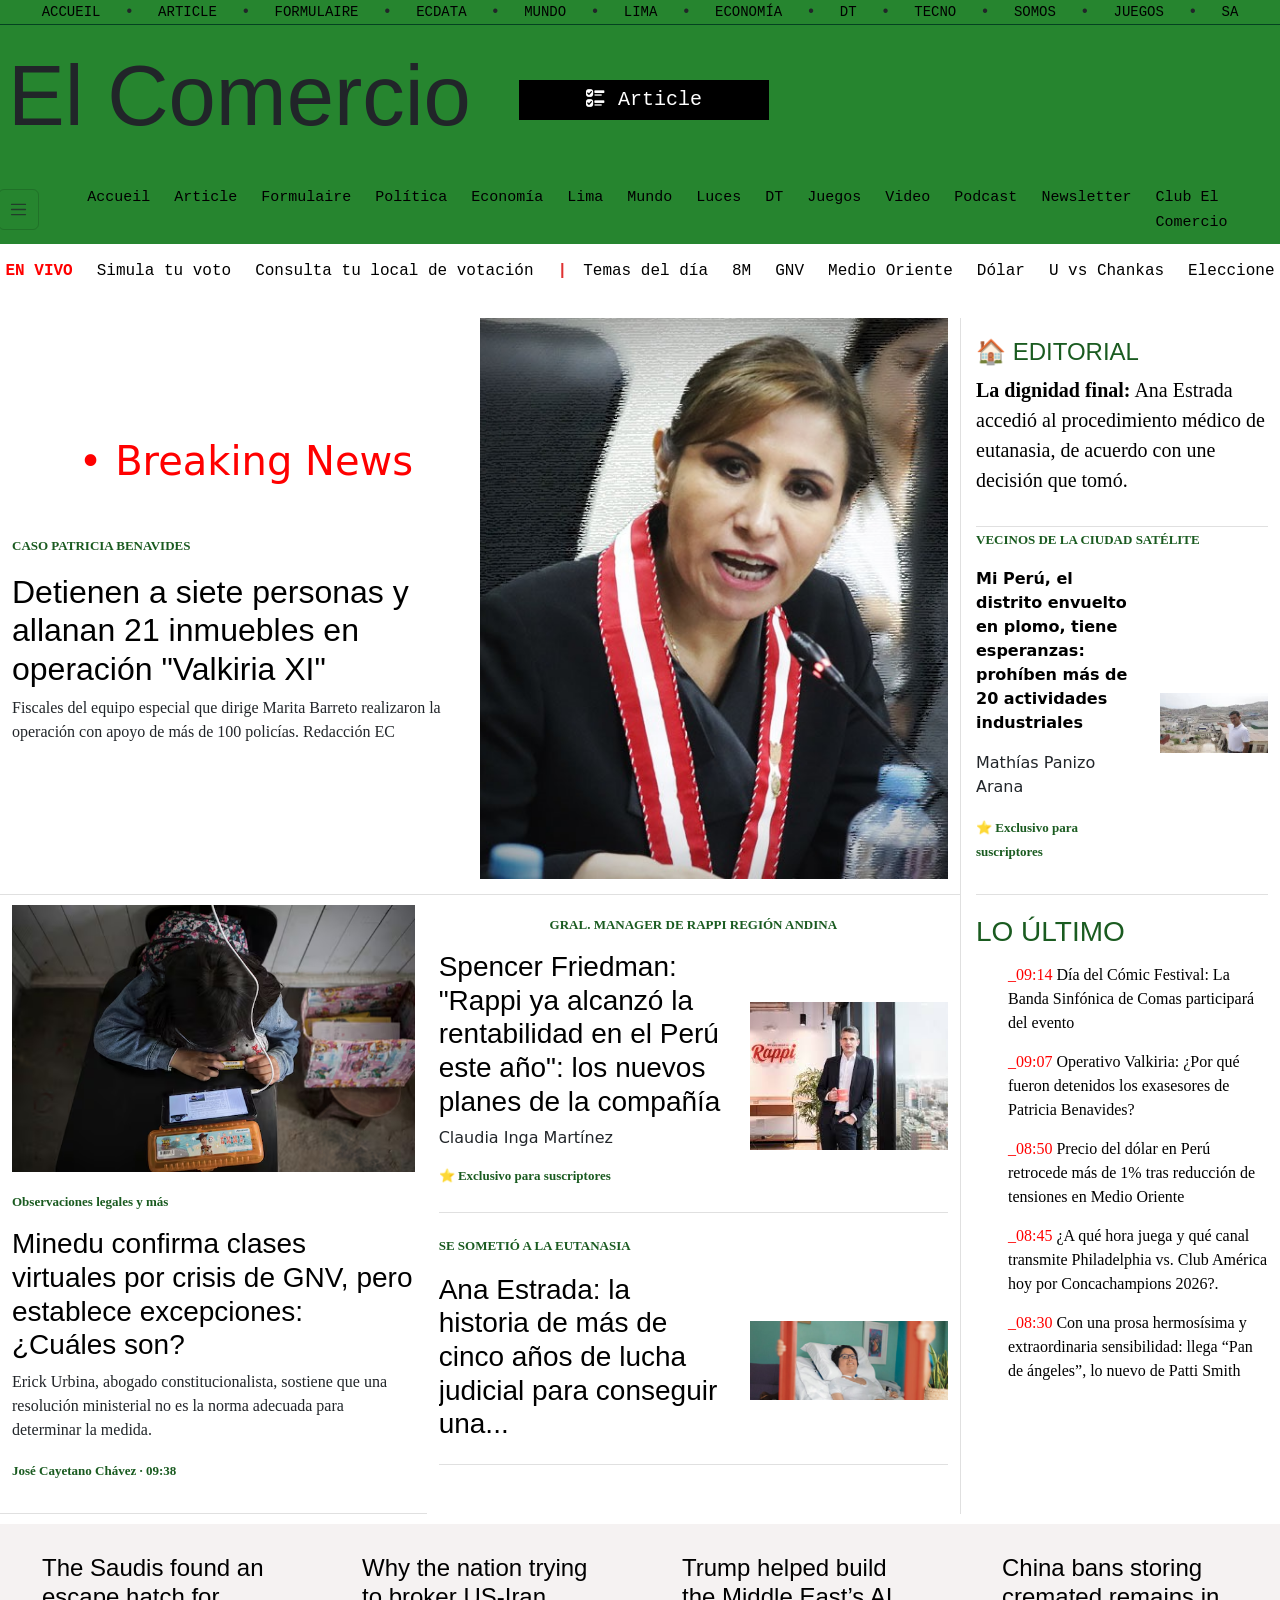
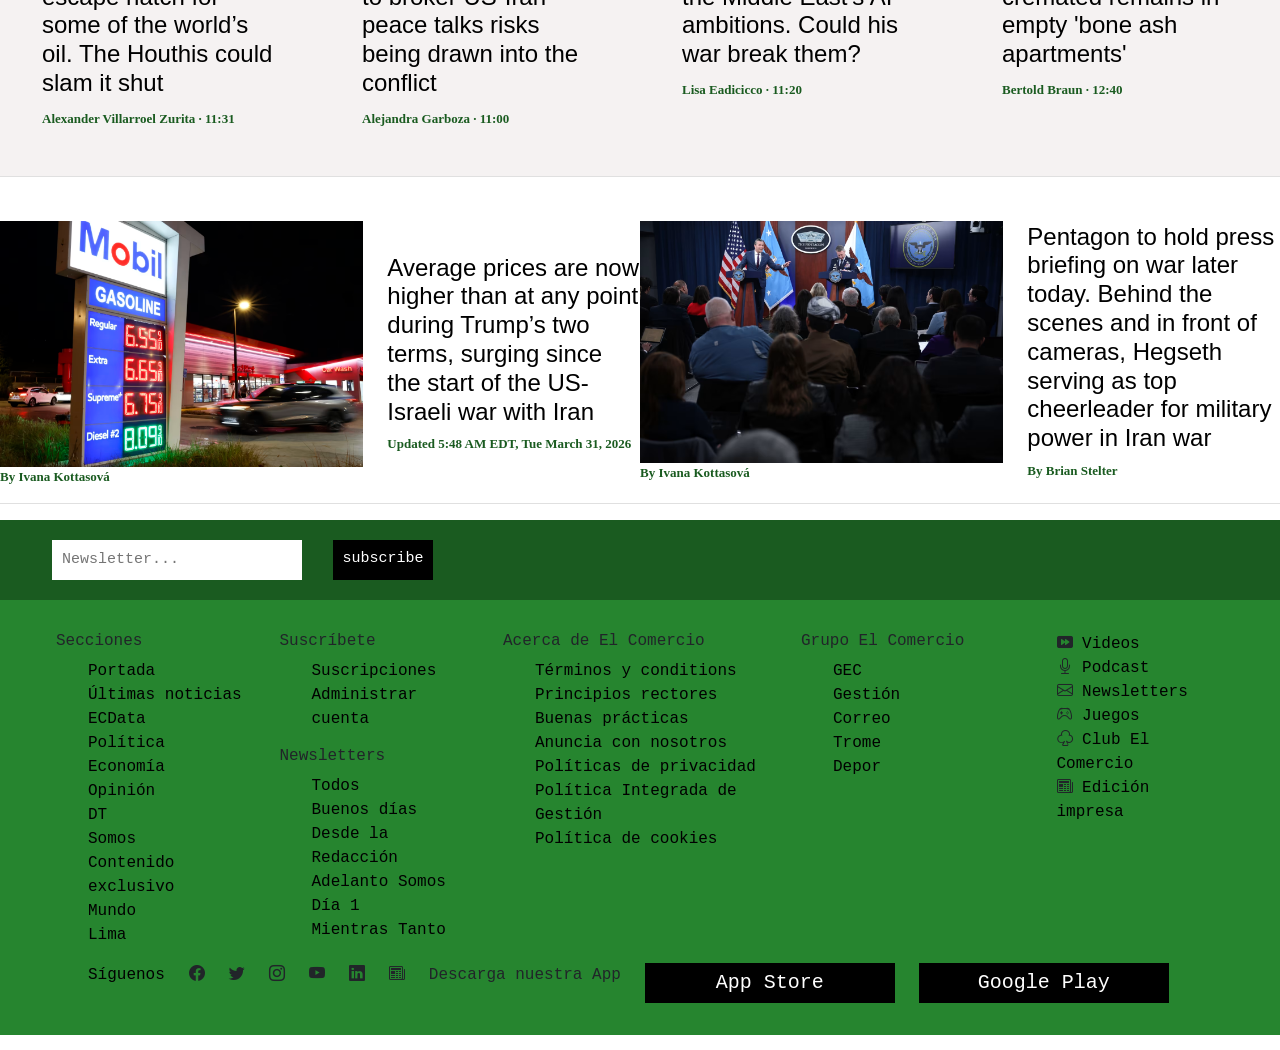
==== commit 260a454c: "let's go" ====
--- a/index.html
+++ b/index.html
@@ -31,7 +31,7 @@
                 </div>
                 <div class="div-titre col-12 d-flex align-items-center gap-5">
                     <h2 class="titre ">El Comercio</h2>
-                    <button class="btn2"><i class="bi bi-ui-checks"></i> Formulaire</button>
+                    <a href="article.html"><button class="btn2"><i class="bi bi-ui-checks"> </i>Article</button></a>
                 </div>
                 <div class="seconnav col-sm-12">
                     <div class="col-sm-12 d-flex align-items-center justify-content-center">
--- a/css/main.css
+++ b/css/main.css
@@ -132,8 +132,6 @@
     padding: 10px;
 }
 
-
-
 .app,.play{
     border: none;
     font-size: 20px;
@@ -248,18 +246,29 @@
     padding: 10px;
 }
 
-.lat1 label, .lat1 input,
-.lat2 label, .lat2 select {
+.lat1,
+.principal,
+.lat2 {
     display: inline-block;
-    vertical-align: middle;
+    vertical-align: top;
+    font-size: 16px;
+}
+
+.lat1,
+.lat2 {
+    width: 25%;
+}
+
+.principal {
+    width: 50%;
+    padding: 30px;
+}
+
+.lat1 div, .lat2 div {
+    width: 100%;
+    font-weight: bold;
     margin-bottom: 10px;
     margin-top: 20px;
-    font-family: 'Times New Roman', Times, serif;
-}
-
-.lat1 div, .lat2 div {
-    width: 100%;
-    font-weight: bold;
     
 }
 
@@ -282,7 +291,6 @@
     background: #000;
     color: white;
     margin-top: 30px;
-    
 }
 
 .bloc3{
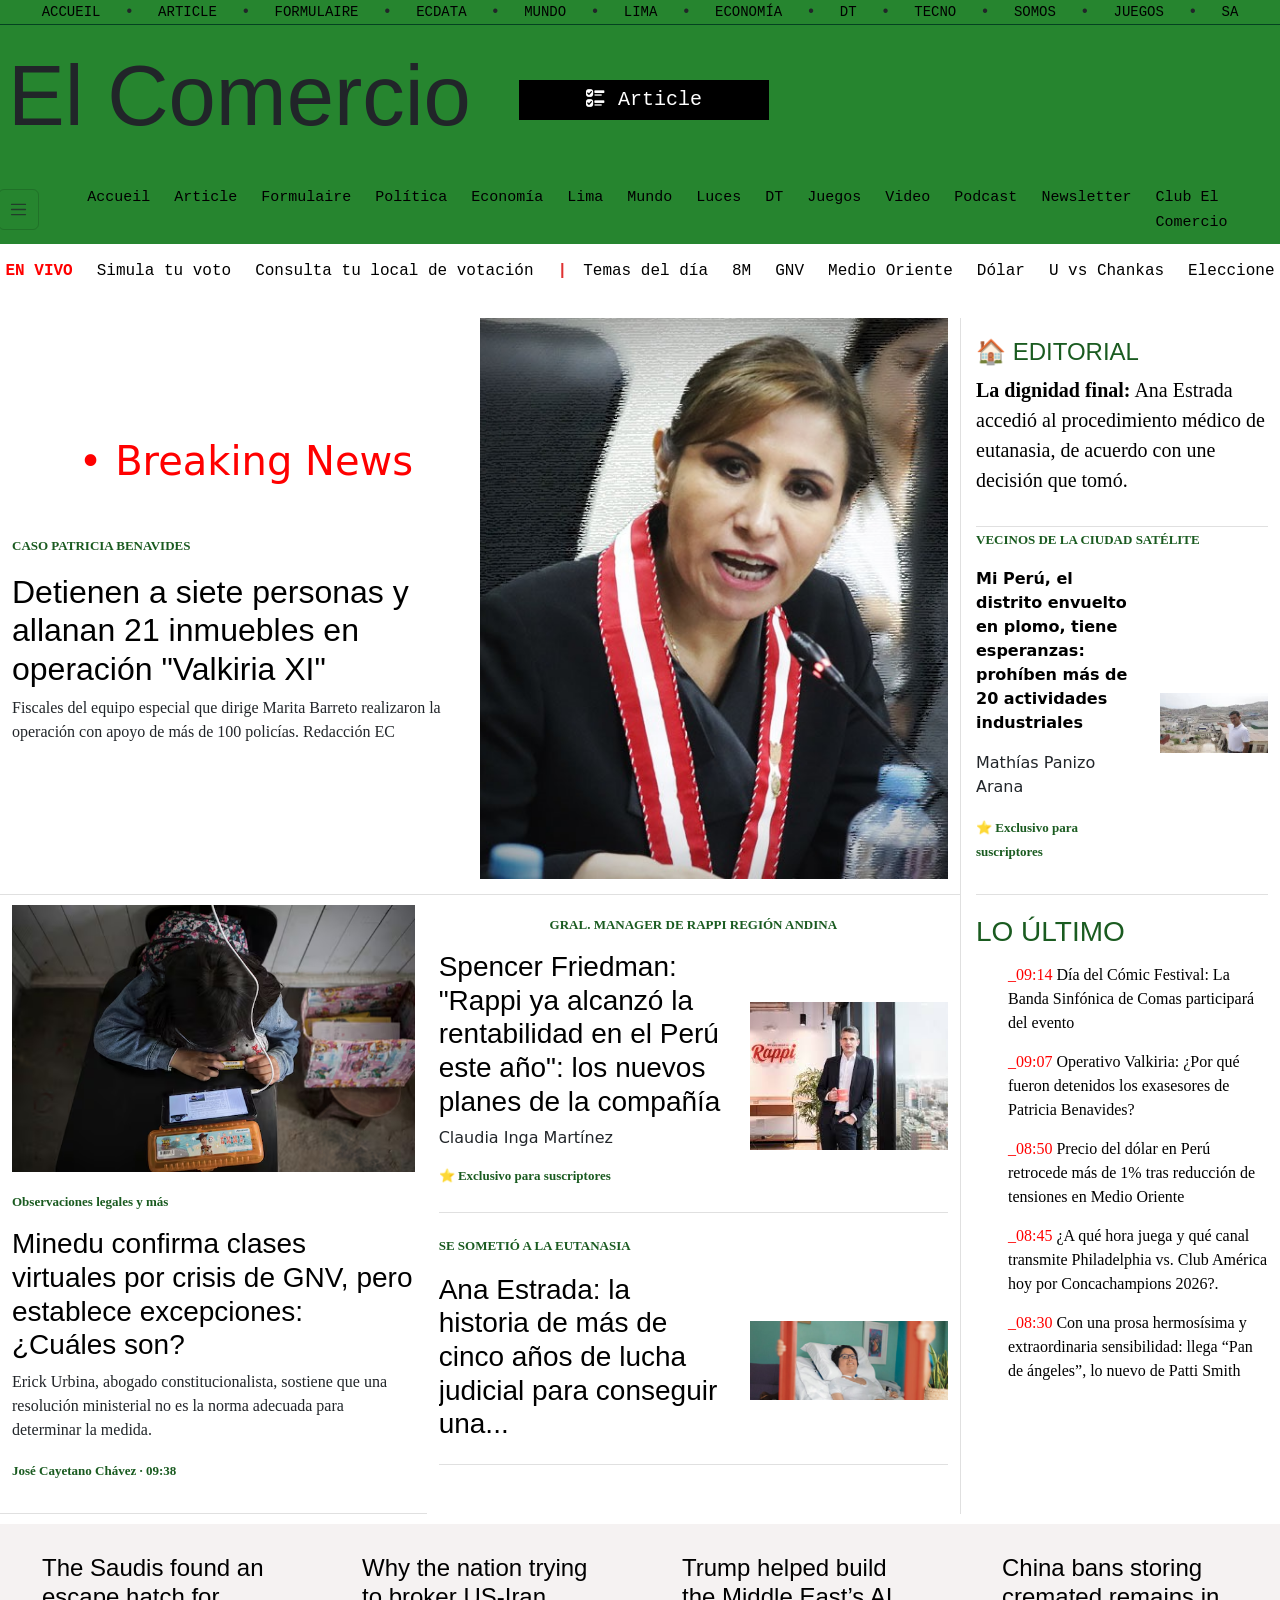
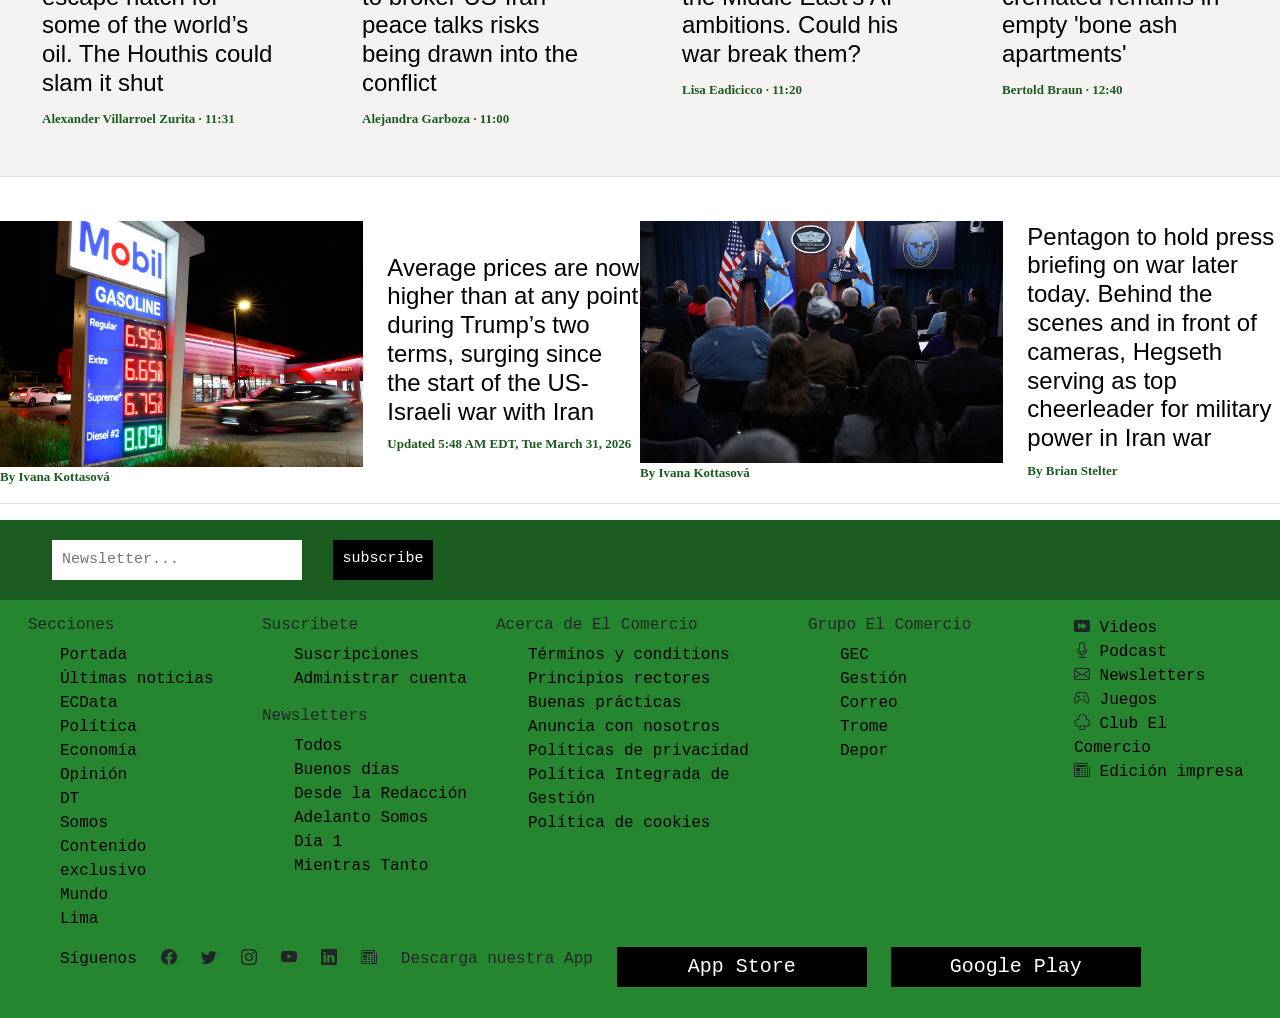
==== commit 8914a8fe: "let's go" ====
--- a/index.html
+++ b/index.html
@@ -242,7 +242,7 @@
     </div>
 
     <div class="container">
-        <div class="row love p-3 m-3">
+        <div class="row love p-3 ">
             <section class="col">
                 <h6>Secciones</h6>
                 <ul>
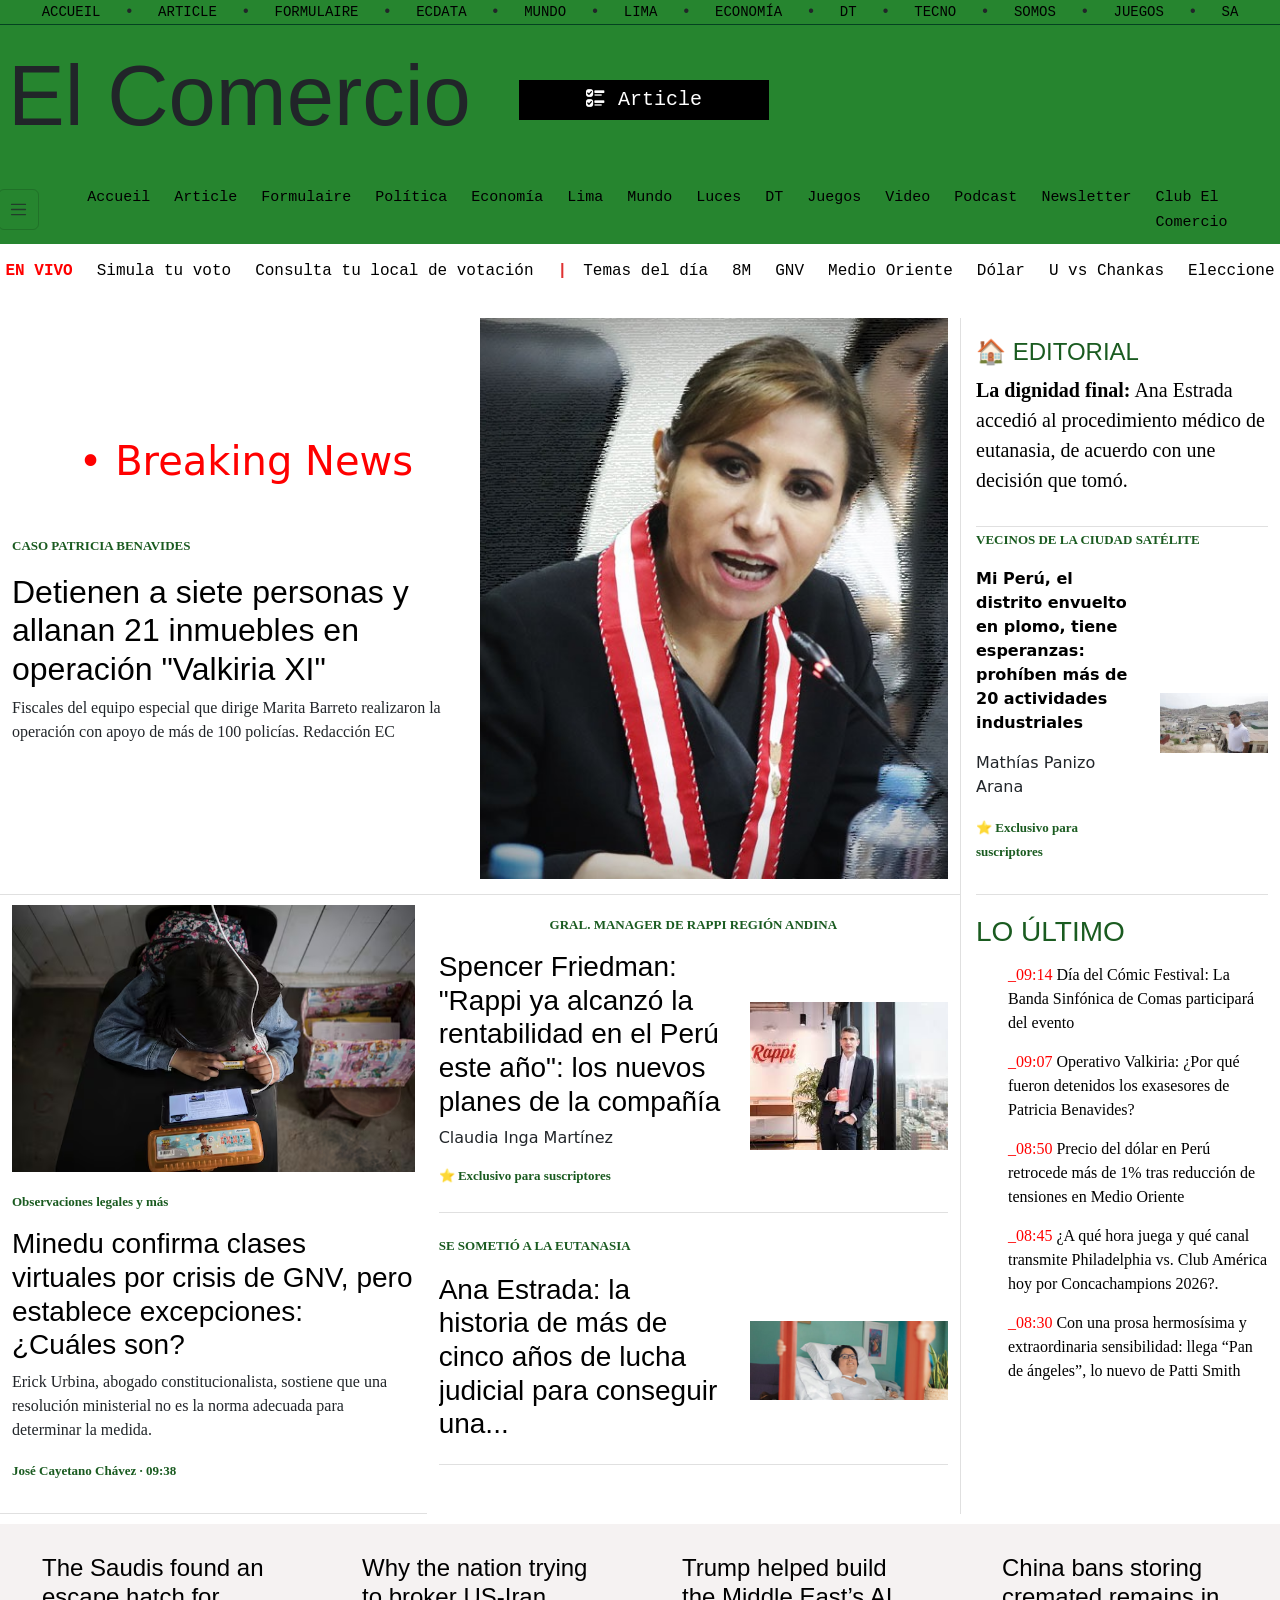
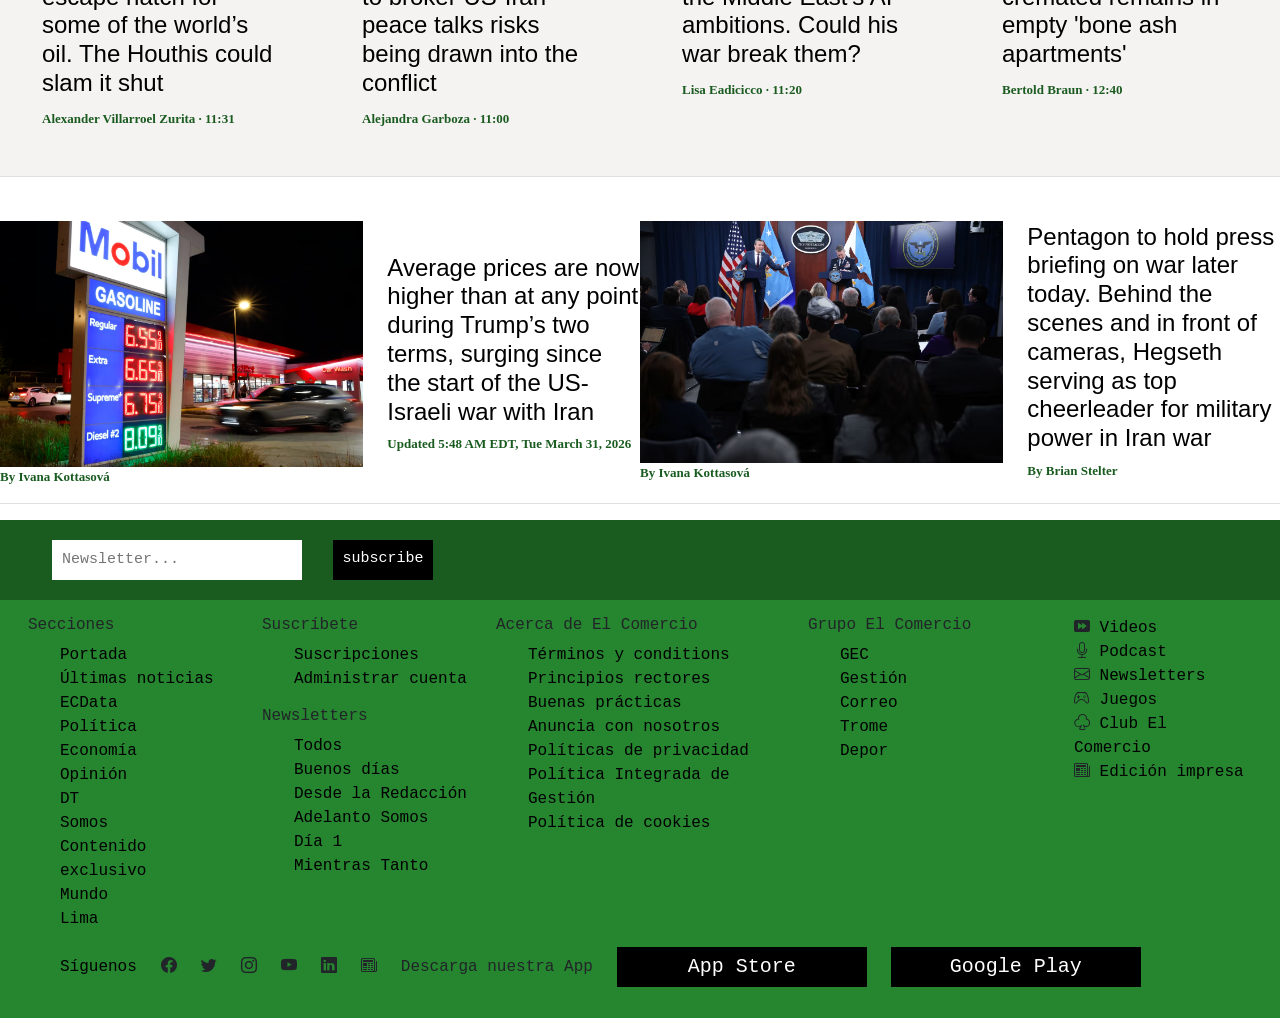
==== commit 7a78e95a: "let's go" ====
--- a/index.html
+++ b/index.html
@@ -308,7 +308,7 @@
                 </ul>
             </section>
             <section>
-                <ul class="d-flex gap-4">
+                <ul class="d-flex align-items-center gap-4">
                     <li><a href="">Síguenos</a></li>
                     <li><i class="bi bi-facebook"></i></li>
                     <li><i class="bi bi-twitter"></i></li>
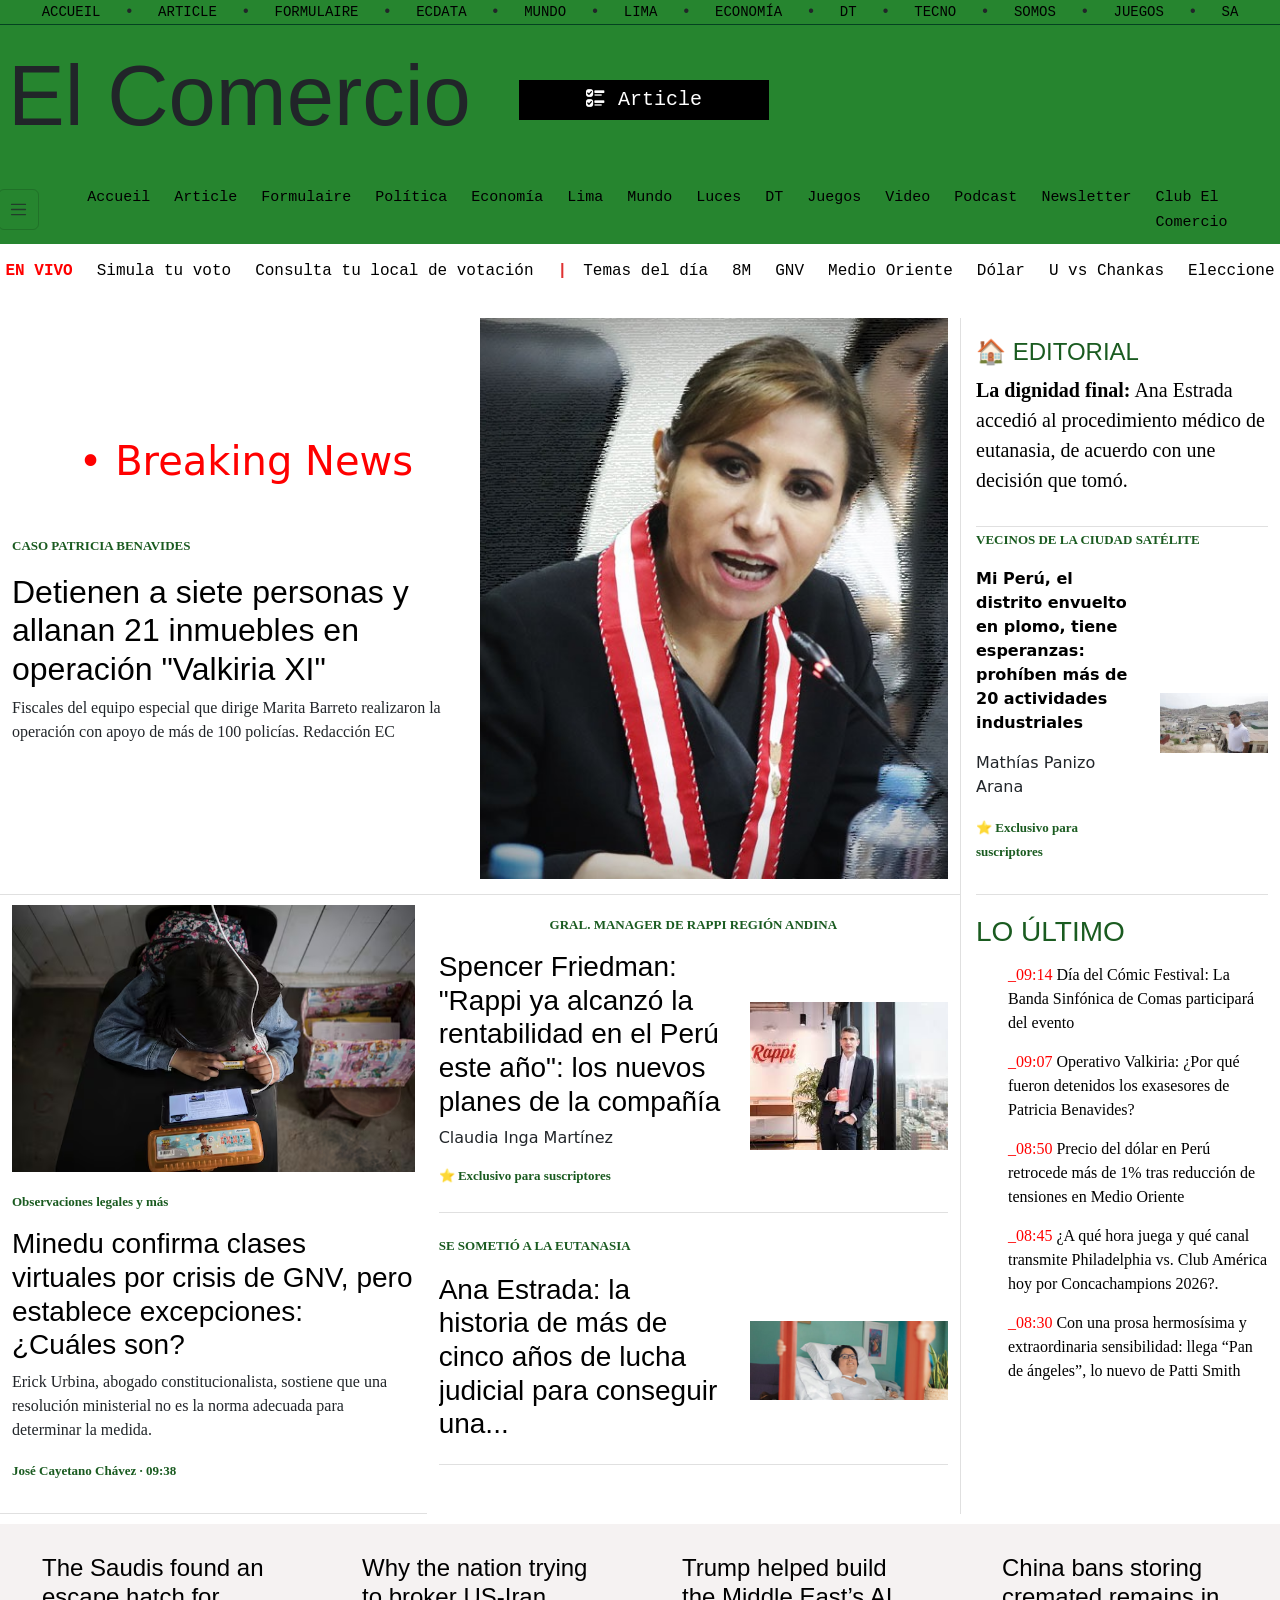
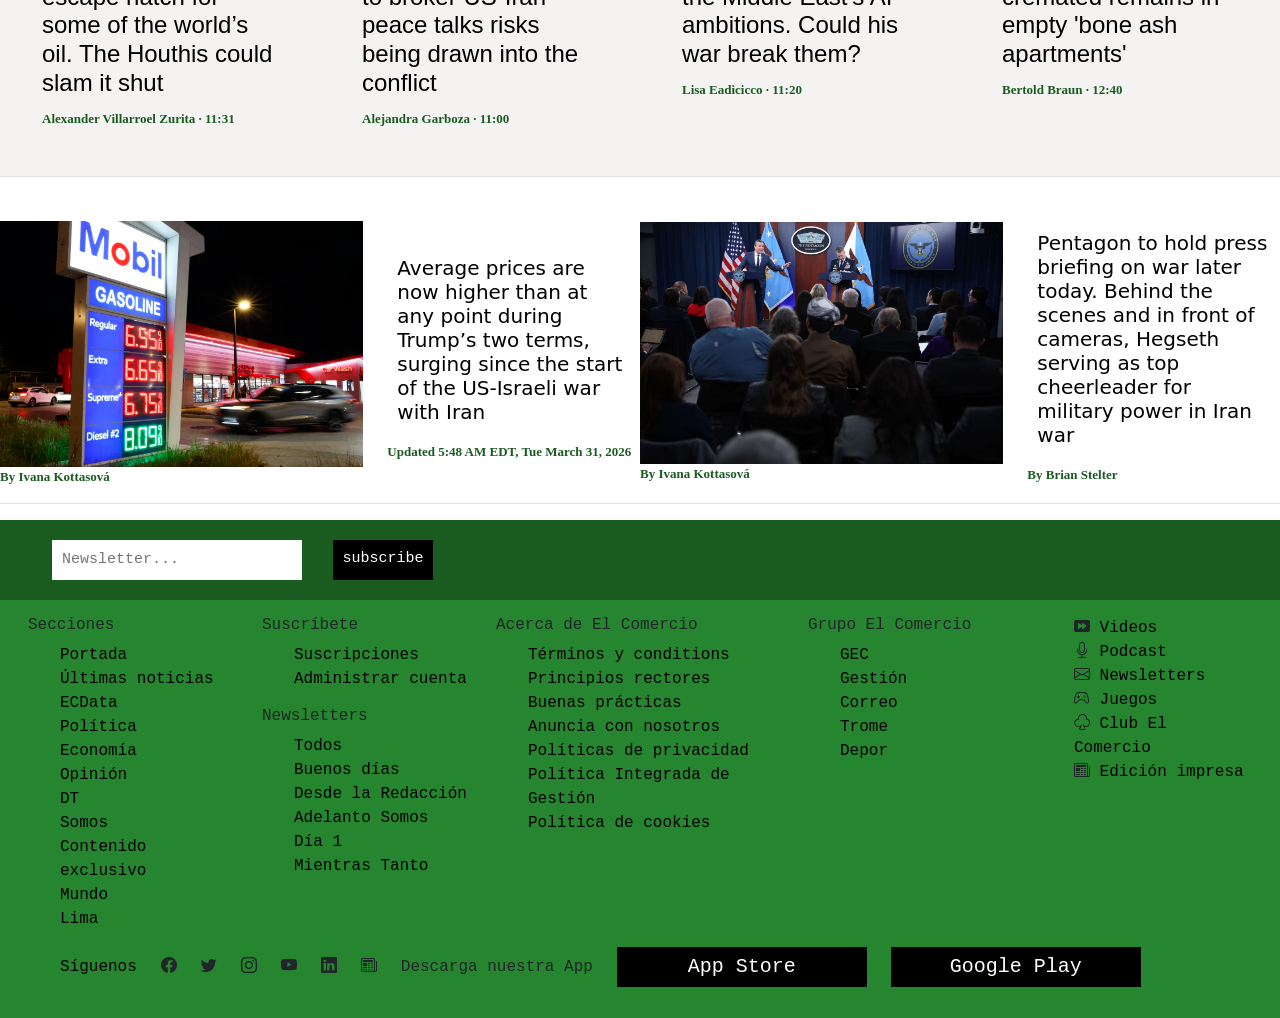
==== commit 376e3c35: "final" ====
--- a/index.html
+++ b/index.html
@@ -207,7 +207,7 @@
                             <p class="com">By Ivana Kottasová</p>
                         </div>
                         <div class="col">
-                            <h4 class="breakTitle"><a href="">Average prices are now higher than at any point during Trump’s two terms, surging since the start of the US-Israeli war with Iran</a></h4>
+                            <h5 class="breakTitle"><a href="">Average prices are now higher than at any point during Trump’s two terms, surging since the start of the US-Israeli war with Iran</a></h5>
                             <p class="com">Updated 5:48 AM EDT, Tue March 31, 2026</p>
                         </div>
                     </div>
@@ -219,9 +219,9 @@
                             <p class="com">By Ivana Kottasová</p>
                         </div>
                         <div class="col">
-                            <h4 class="breakTitle"><a href="">Pentagon to hold press briefing on war later today.
+                            <h5 class="breakTitle"><a href="">Pentagon to hold press briefing on war later today.
                                 Behind the scenes and in front of cameras, Hegseth serving as top cheerleader for military power in Iran war
-                            </a></h4>
+                            </a></h5>
                             <p class="com">By Brian Stelter</p>
                         </div>
                     </div>
--- a/css/main.css
+++ b/css/main.css
@@ -7,7 +7,7 @@
 }
 
 .container {
-    max-width: 1500px;
+    max-width: 1300px;
 }
 
 .live {
@@ -63,7 +63,7 @@
 }
 
 .article-content{
-    width: 800px;
+    width: 700px;
     margin: 0 auto;
 }
 
@@ -224,7 +224,7 @@
 }
 
 .calendar {
-    margin-right: 250px;
+    margin-right: 200px;
     width: 150px;
     font-size: 25px;
 }
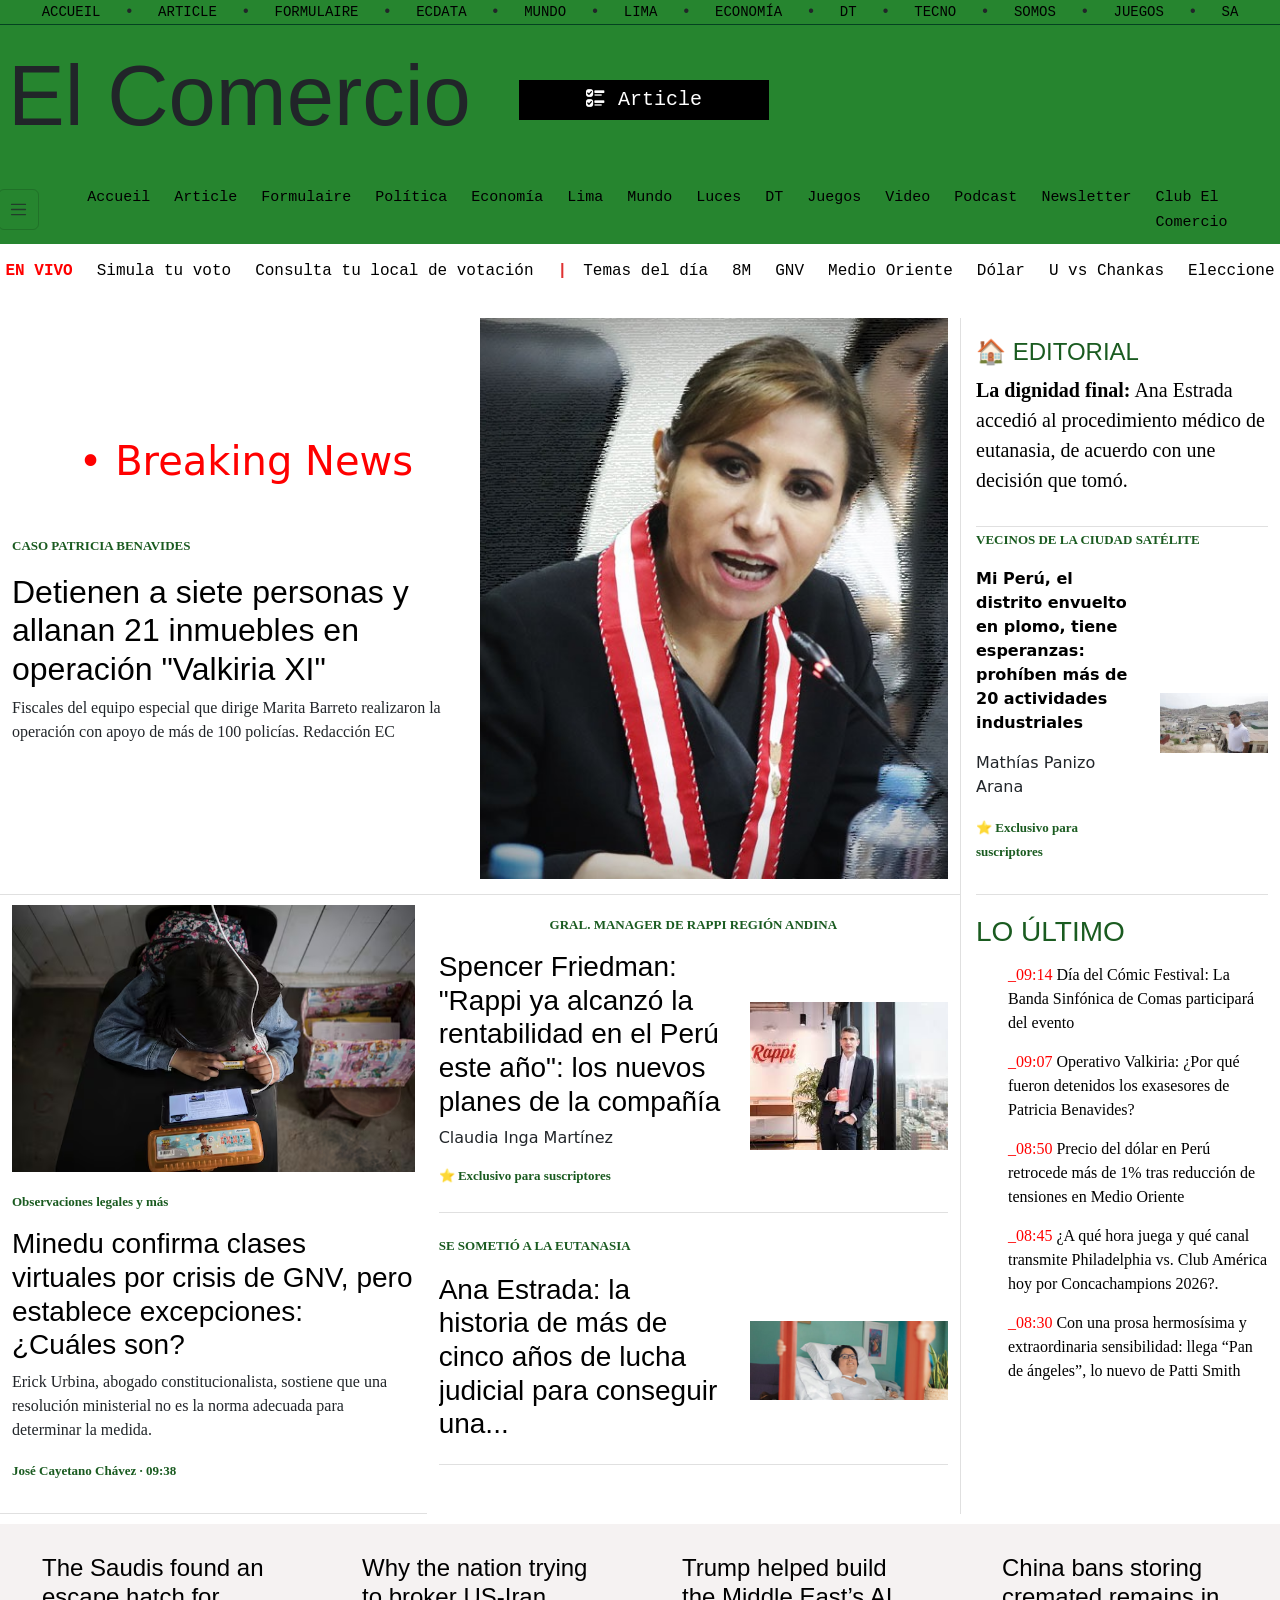
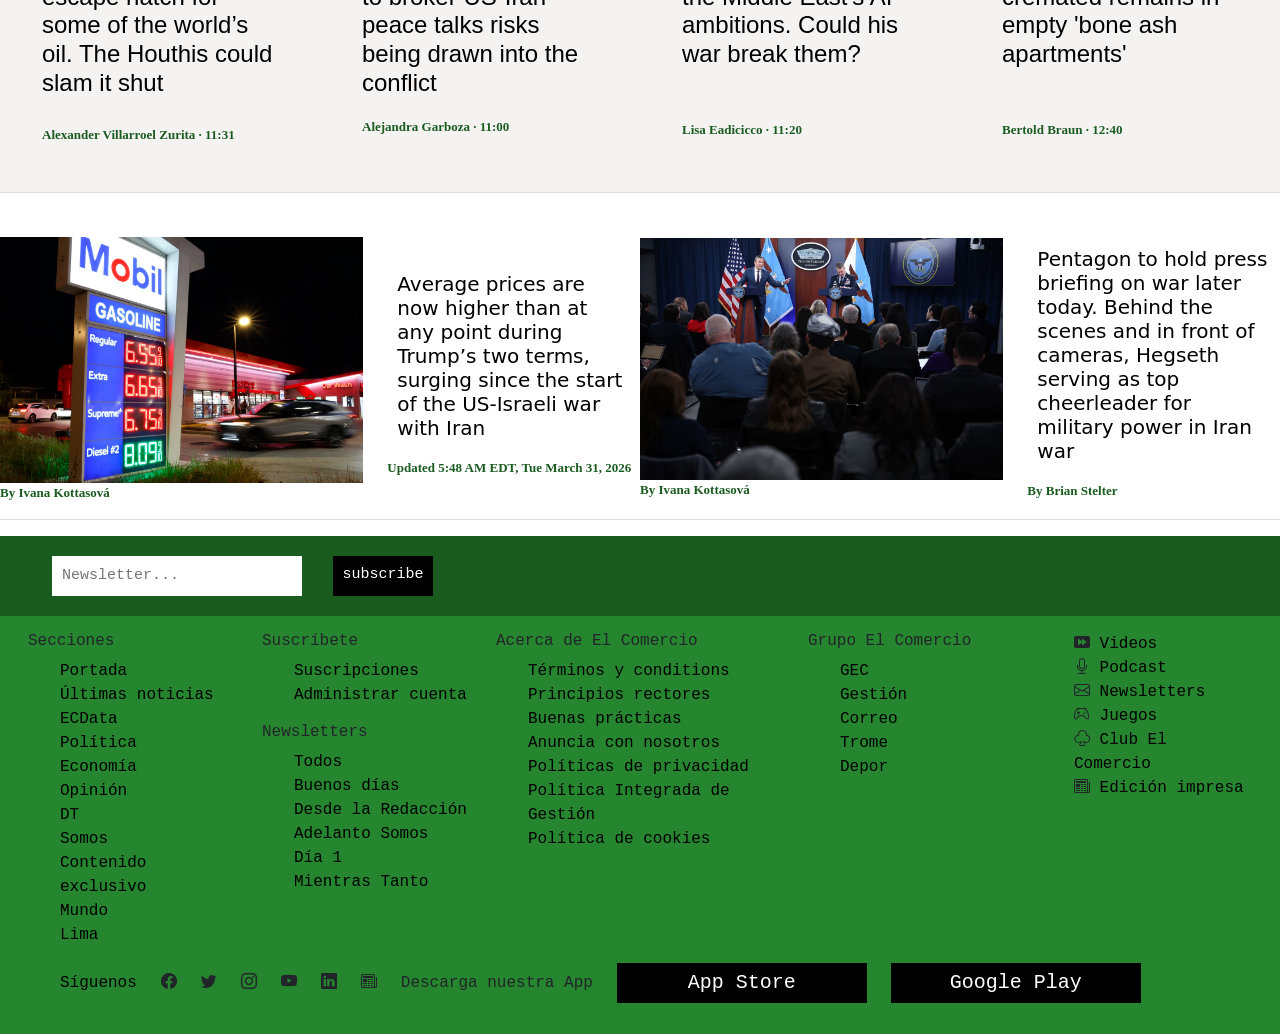
==== commit 62a7902e: "final" ====
--- a/index.html
+++ b/index.html
@@ -170,7 +170,7 @@
                     <div class="bloc3Cadr row align-items-center">
                         <div class="col">
                             <h4 class="breakTitle"><a href="">The Saudis found an escape hatch for some of the world’s oil. The Houthis could slam it shut</a></h4>
-                            <p><a href="" class="com">Alexander Villarroel Zurita · 11:31</a></p>
+                            <p class="mt-4"><a href="" class="com">Alexander Villarroel Zurita · 11:31</a></p>
                         </div>
                     </div>
                 </article>
@@ -178,7 +178,7 @@
                     <div class="bloc3Cadr row align-items-center">
                         <div class="col">
                             <h4 class="breakTitle"><a href="">Why the nation trying to broker US-Iran peace talks risks being drawn into the conflict</a></h4>
-                            <p><a href="" class="com">Alejandra Garboza · 11:00</a></p>
+                            <p class="mt-3"><a href="" class="com">Alejandra Garboza · 11:00</a></p>
                         </div>
                     </div>
                 </article>
@@ -186,7 +186,7 @@
                     <div class="bloc3Cadr row align-items-center">
                         <div class="col">
                             <h4 class="breakTitle"><a href="">Trump helped build the Middle East’s AI ambitions. Could his war break them?</a></h4>
-                            <p><a href="" class="com">Lisa Eadicicco · 11:20</a></p>
+                            <p class="mt-5"><a href="" class="com">Lisa Eadicicco · 11:20</a></p>
                         </div>
                     </div>
                 </article>
@@ -194,7 +194,7 @@
                     <div class="bloc3Cadr row align-items-center">
                         <div class="col">
                             <h4 class="breakTitle"><a href="">China bans storing cremated remains in empty 'bone ash apartments'</a></h4>
-                            <p><a href="" class="com">Bertold Braun · 12:40</a></p>
+                            <p class="mt-5"><a href="" class="com">Bertold Braun · 12:40</a></p>
                         </div>
                     </div>
                 </article>
